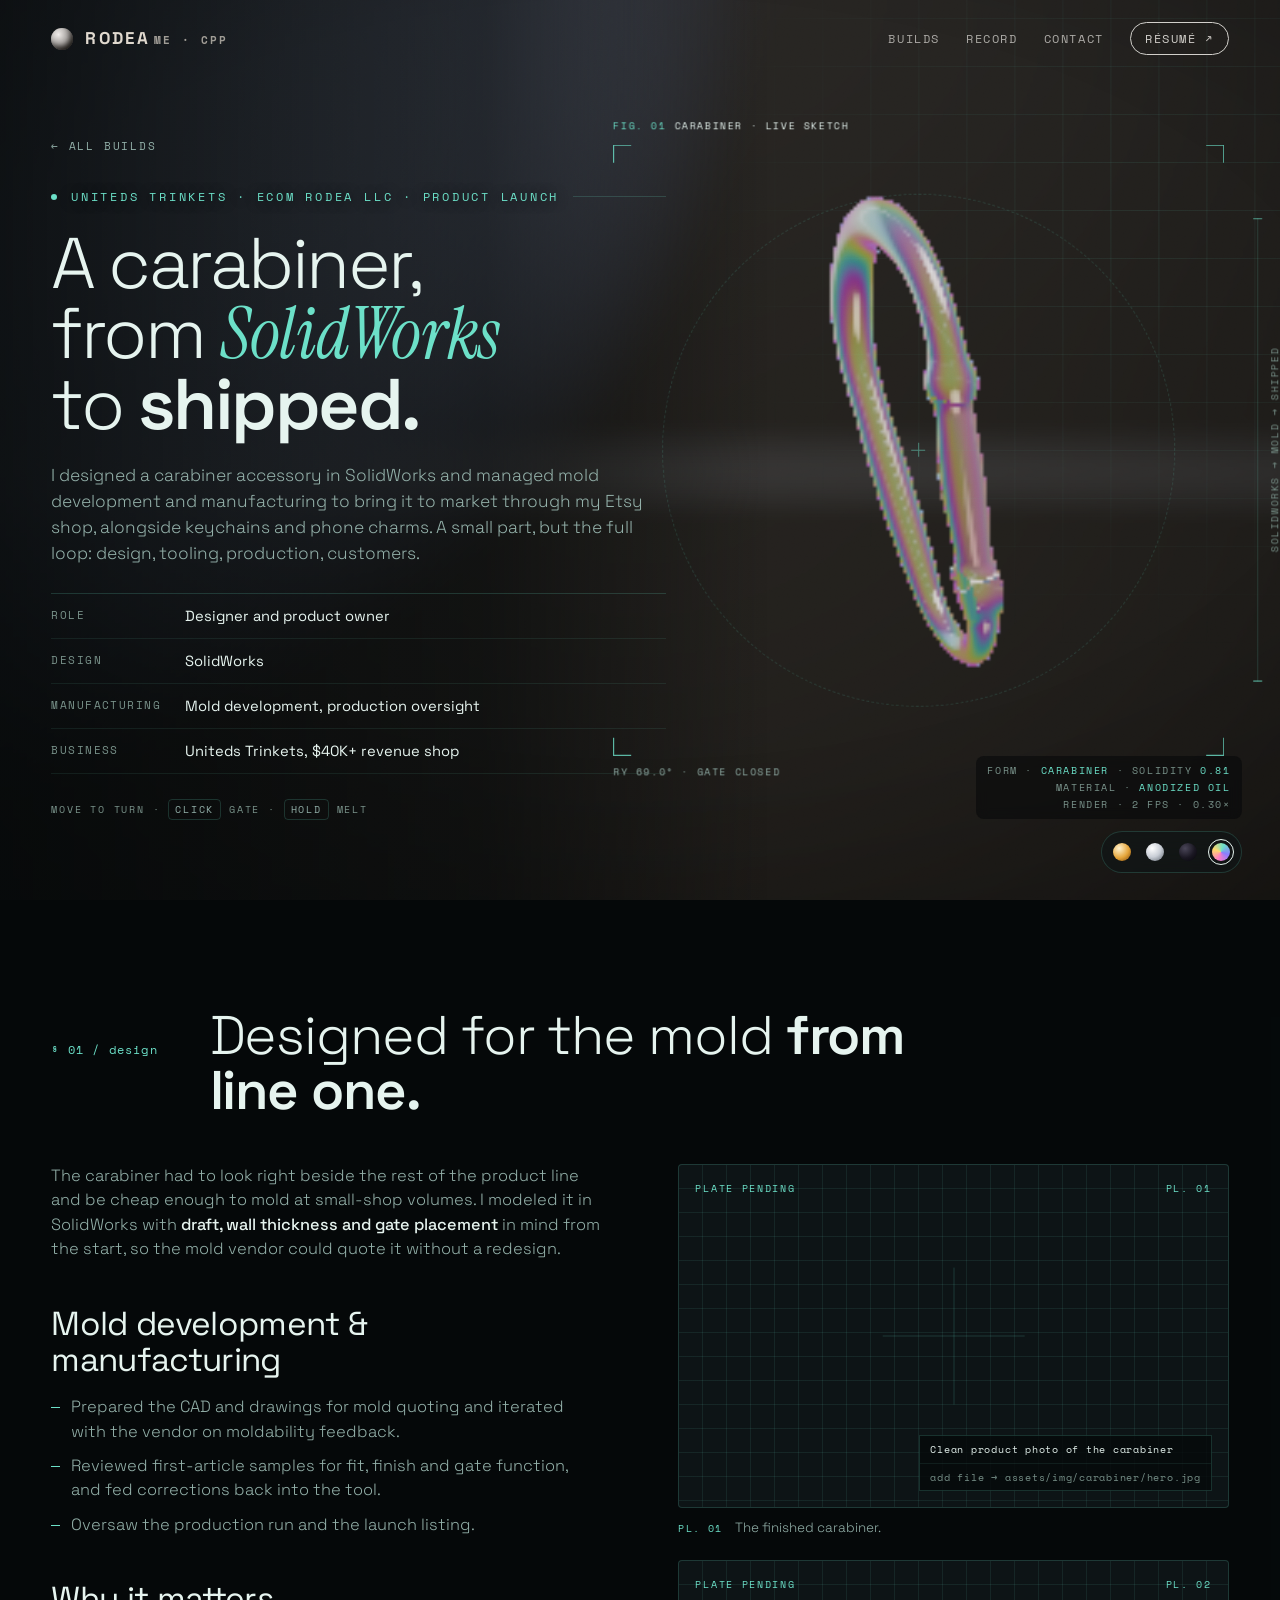
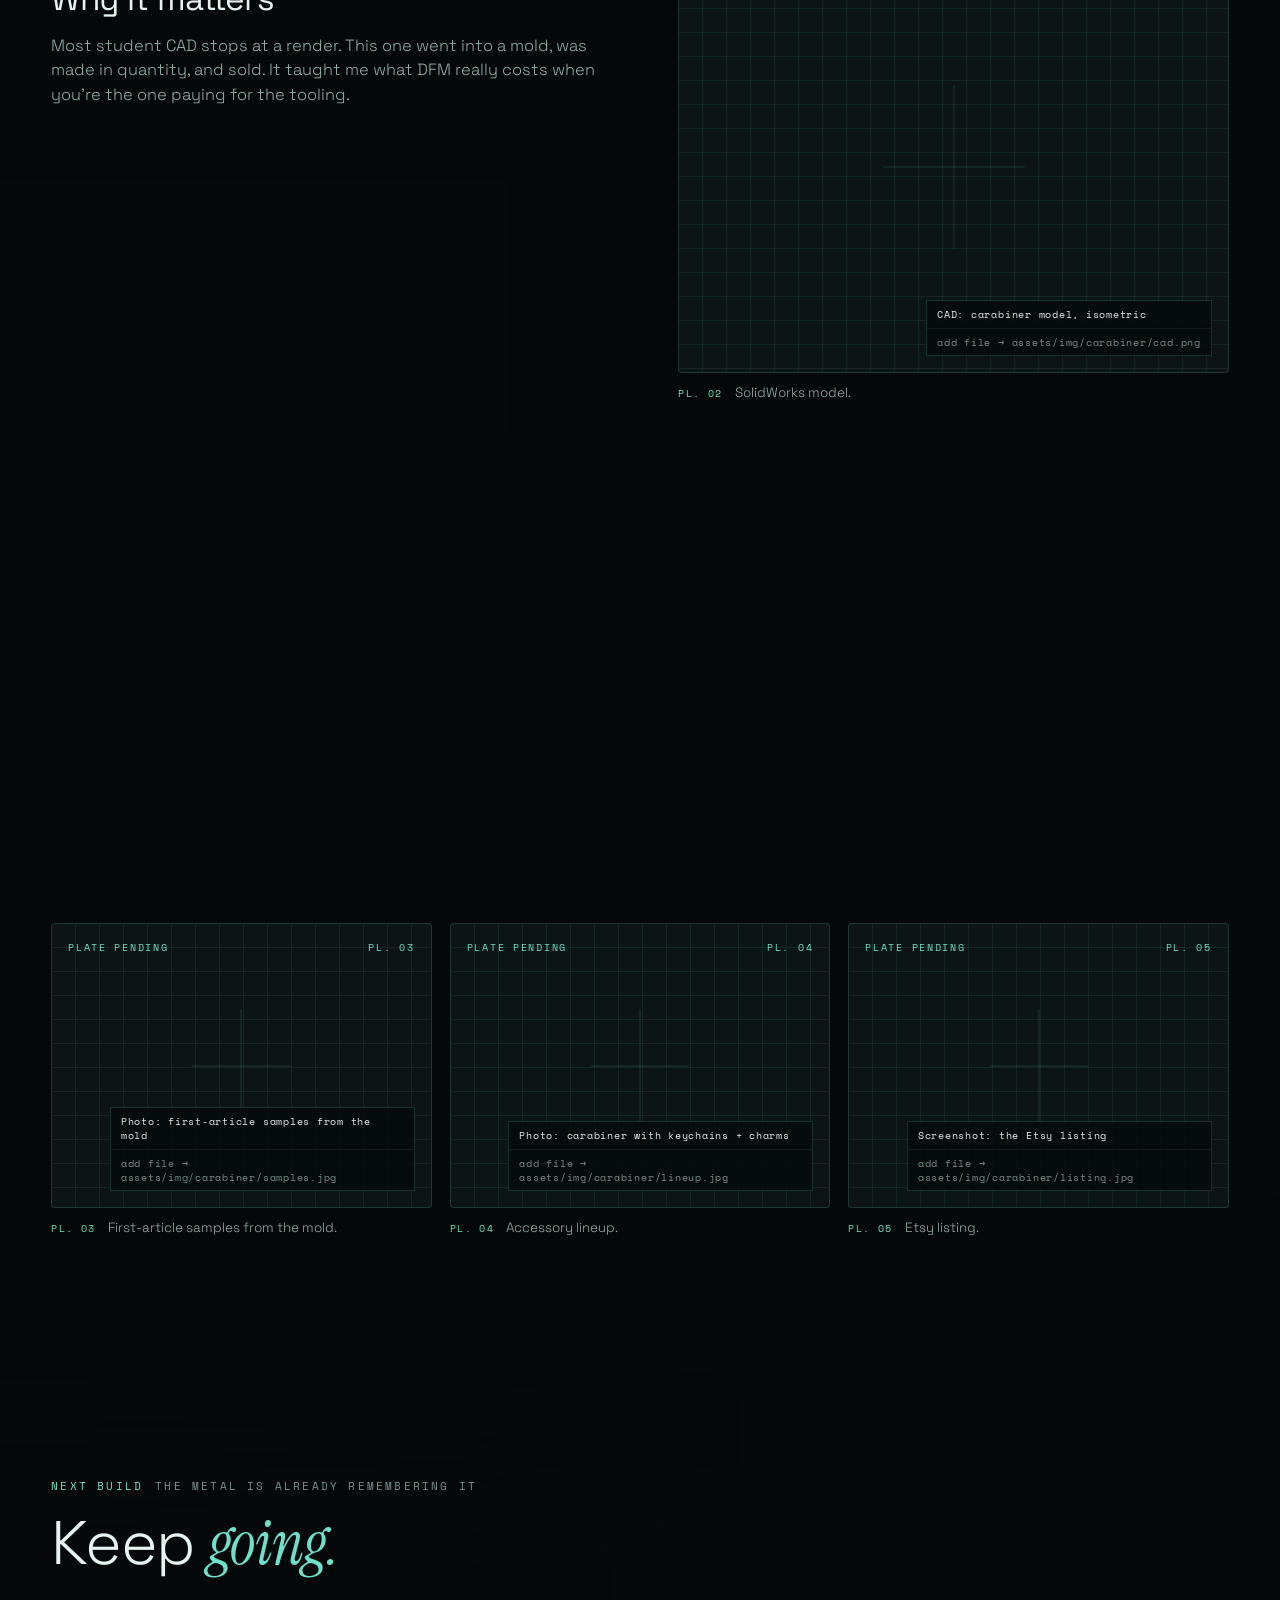
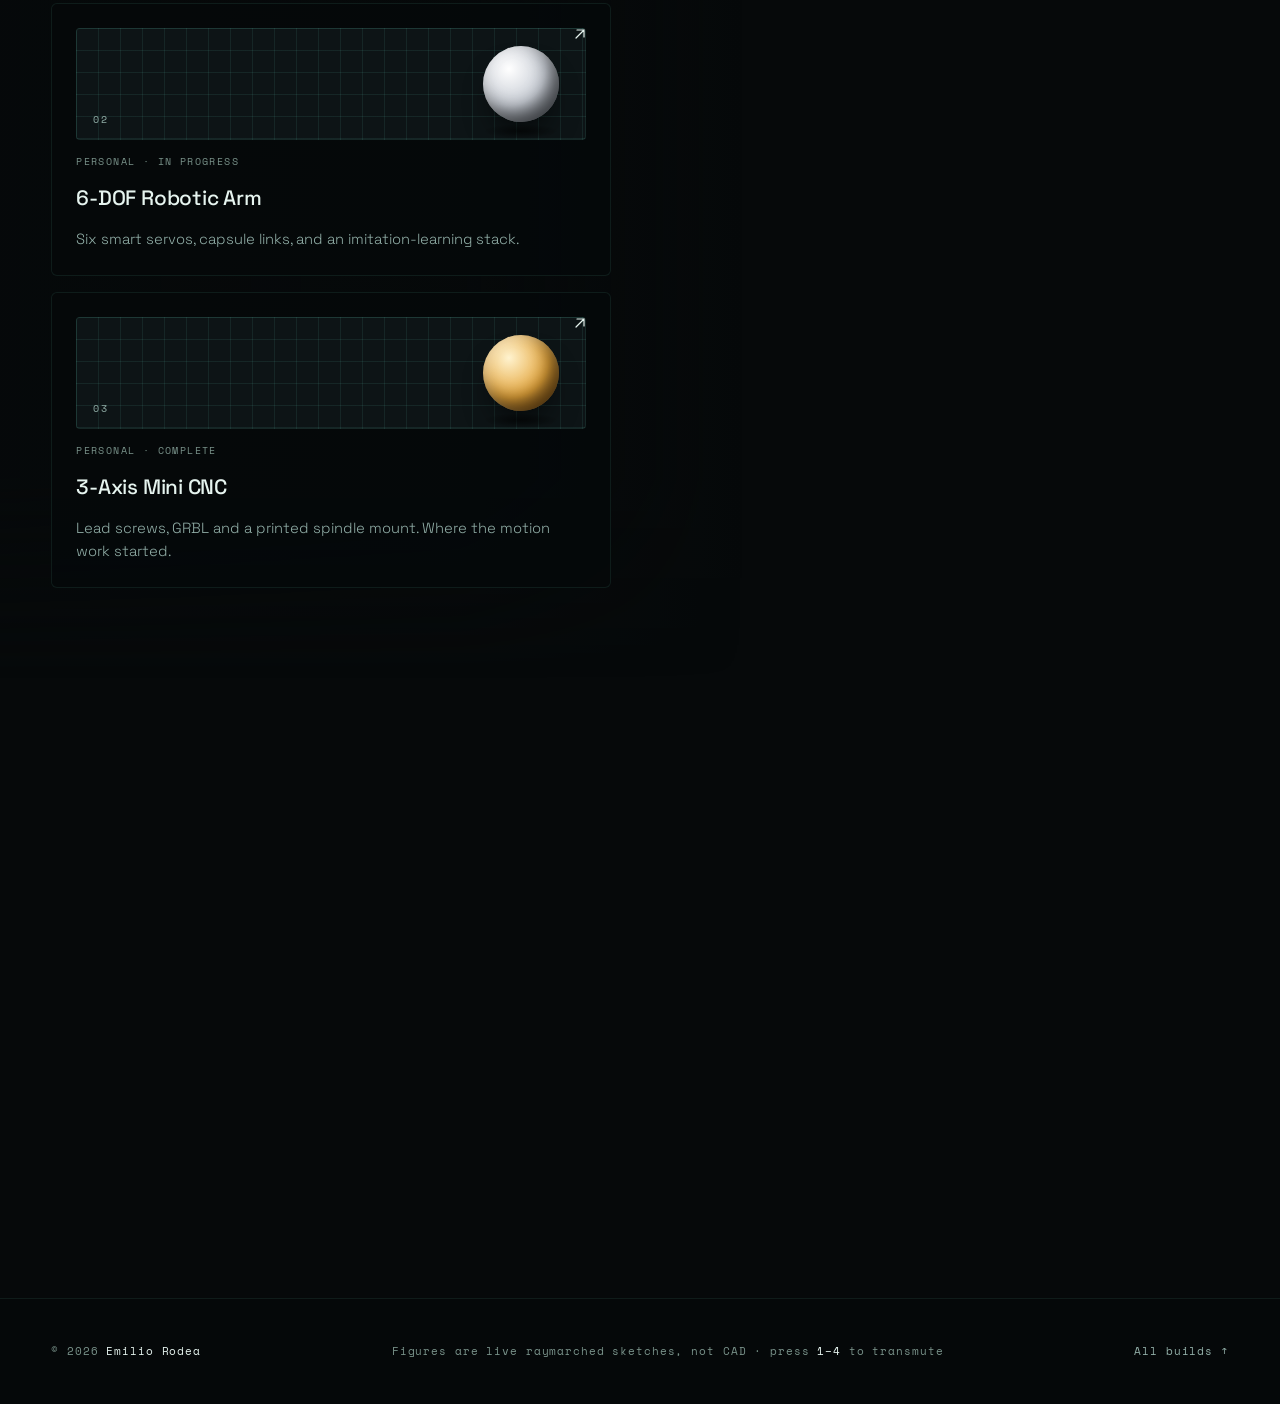
==== projects/carabiner.html @ 8577aeb3 "Liquid-metal portfolio redesign (AURUM Labs style) Raymarched WebGL2 liquid metal that morphs into e" ====
<!DOCTYPE html>
<html lang="en">
<head>
<meta charset="UTF-8" />
<meta name="viewport" content="width=device-width, initial-scale=1.0" />
<title>Custom Carabiner — Emilio Rodea</title>
<meta name="description" content="A custom carabiner designed in SolidWorks and taken through mold development and manufacturing for an Etsy product launch." />
<meta property="og:title" content="Custom Carabiner — Emilio Rodea" />
<meta property="og:description" content="A custom carabiner designed in SolidWorks and taken through mold development and manufacturing for an Etsy product launch." />
<meta name="theme-color" content="#0a0806" />
<link rel="icon" href="data:image/svg+xml,%3Csvg xmlns='http://www.w3.org/2000/svg' viewBox='0 0 32 32'%3E%3Crect width='32' height='32' rx='8' fill='%230a0806'/%3E%3Cdefs%3E%3CradialGradient id='g' cx='38%25' cy='34%25' r='72%25'%3E%3Cstop offset='0' stop-color='%23fff3cf'/%3E%3Cstop offset='.45' stop-color='%23e5a53a'/%3E%3Cstop offset='1' stop-color='%23713d0a'/%3E%3C/radialGradient%3E%3C/defs%3E%3Ccircle cx='16' cy='16' r='9' fill='url(%23g)'/%3E%3Ccircle cx='12.6' cy='12.4' r='2.1' fill='%23fffdf3' opacity='.9'/%3E%3C/svg%3E" />
<link rel="preconnect" href="https://fonts.googleapis.com" />
<link rel="preconnect" href="https://fonts.gstatic.com" crossorigin />
<link href="https://fonts.googleapis.com/css2?family=Instrument+Serif:ital@0;1&family=Space+Grotesk:wght@300;400;500;600;700&family=Space+Mono:wght@400;700&display=swap" rel="stylesheet" />
<link rel="stylesheet" href="../css/style.css" />
</head>
<body>
<div id="stage">
  <canvas id="gl" aria-hidden="true"></canvas>
  <div id="fallback" aria-hidden="true"></div>
</div>
<div class="draft" aria-hidden="true"></div>
<div class="grain" aria-hidden="true"></div>
<div class="vign" aria-hidden="true"></div>
<div class="finder" id="finder" aria-hidden="true">
  <span class="c tl"></span><span class="c tr"></span><span class="c bl"></span><span class="c br"></span>
  <span class="ring"></span><span class="cross"></span>
  <div class="f-tag"><b id="fFig"></b><span id="fName"></span></div>
  <div class="f-dim"><span id="fDim"></span></div>
  <div class="f-read" id="fRead"></div>
</div>
<div class="wellcursor" id="wellCursor" aria-hidden="true"></div>
<div class="cur-label" id="curLabel" aria-hidden="true"></div>
<svg class="hold-ring" id="holdRing" viewBox="0 0 74 74" aria-hidden="true"><circle cx="37" cy="37" r="35" /></svg>

<div class="topfade" aria-hidden="true"></div>
<header class="top">
  <a class="brand" href="../index.html">
    <span class="brand-mark" aria-hidden="true"></span>
    <span class="brand-word"><b>RODEA</b><span class="brand-tag">ME · CPP</span></span><span class="sr"> Emilio Rodea, home</span>
  </a>
  <nav aria-label="primary">
    <a href="../index.html#builds" data-nav="builds" aria-current="true">Builds</a>
    <a href="../index.html#record">Record</a>
    <a href="../index.html#contact">Contact</a>
    <a class="pill" href="../assets/resume/Emilio_Rodea_Resume.pdf" target="_blank" rel="noopener">Résumé ↗</a>
  </nav>
</header>

<div class="wrap">
<section class="phero" data-form="1" data-align="right" data-focal="2.35" data-mat="3"
  data-fig="FIG. 01" data-name="Carabiner · live sketch" data-note="SolidWorks → mold → shipped">
  <div class="copy">
    <a class="back" href="../index.html#builds">← all builds</a>
    <div class="eyebrow fade-up"><span class="dot" aria-hidden="true"></span><span>Uniteds Trinkets · Ecom Rodea LLC · product launch</span><span class="rule" aria-hidden="true"></span></div>
    <h1><span class="ln"><span>A carabiner,</span></span><span class="ln"><span>from <em class="s">SolidWorks</em></span></span><span class="ln"><span>to <b>shipped.</b></span></span></h1>
    <p class="lede fade-up">I designed a carabiner accessory in SolidWorks and managed mold development and manufacturing to bring it to market through my Etsy shop, alongside keychains and phone charms. A small part, but the full loop: design, tooling, production, customers.</p>
    <dl class="mini fade-up"><div><dt>Role</dt><dd>Designer and product owner</dd></div><div><dt>Design</dt><dd>SolidWorks</dd></div><div><dt>Manufacturing</dt><dd>Mold development, production oversight</dd></div><div><dt>Business</dt><dd>Uniteds Trinkets, $40K+ revenue shop</dd></div></dl>
    <div class="ch-foot fade-up"><span class="hint"><span class="ptr">move to turn · <kbd>click</kbd> gate · <kbd>hold</kbd> melt</span></span></div>
  </div>
</section>
</div>

<div class="hud">
  <div class="hud-read" aria-hidden="true">
    form · <b id="hudForm">liquid</b> · solidity <b id="hudLiq">0.00</b><br>
    material · <b id="hudMat">molten gold</b><br>
    <span id="hudFps">render · —</span>
  </div>
  <div class="mat-switch" role="group" aria-label="Choose the metal's material">
    <button class="mat-dot m0" data-mat="0" aria-pressed="true" aria-label="Molten gold"><span></span></button>
    <button class="mat-dot m1" data-mat="1" aria-pressed="false" aria-label="Liquid chrome"><span></span></button>
    <button class="mat-dot m2" data-mat="2" aria-pressed="false" aria-label="Obsidian glass"><span></span></button>
    <button class="mat-dot m3" data-mat="3" aria-pressed="false" aria-label="Anodized oil"><span></span></button>
  </div>
</div>
<main class="doc">
  <section class="panel plate-solid" data-form="0" data-align="center" data-dim="1" data-mat="3" >
    <div class="sec-head reveal">
      <span class="sec-num">§ 01 / design</span>
      <div><h2 class="sec-title">Designed for the mold <b>from line one.</b></h2></div>
    </div>
    
    <div class="two">
      <div class="prose reveal">
        <p>The carabiner had to look right beside the rest of the product line and be cheap enough to mold at small-shop volumes. I modeled it in SolidWorks with <b>draft, wall thickness and gate placement</b> in mind from the start, so the mold vendor could quote it without a redesign.</p>
        <h2>Mold development &amp; manufacturing</h2>
        <ul>
          <li>Prepared the CAD and drawings for mold quoting and iterated with the vendor on moldability feedback.</li>
          <li>Reviewed first-article samples for fit, finish and gate function, and fed corrections back into the tool.</li>
          <li>Oversaw the production run and the launch listing.</li>
        </ul>
        <h2>Why it matters</h2>
        <p>Most student CAD stops at a render. This one went into a mold, was made in quantity, and sold. It taught me what DFM really costs when you're the one paying for the tooling.</p>
      </div>
      <div>
        <figure class="fig reveal"><div class="frame" style="--ar:16/10"><img src="../assets/img/carabiner/hero.jpg" alt="Clean product photo of the carabiner" data-hint="Clean product photo of the carabiner" data-no="PL. 01" loading="lazy"></div><figcaption><b>PL. 01</b><span>The finished carabiner.</span></figcaption></figure>
        <figure class="fig reveal"><div class="frame" style="--ar:4/3"><img src="../assets/img/carabiner/cad.png" alt="CAD: carabiner model, isometric" data-hint="CAD: carabiner model, isometric" data-no="PL. 02" loading="lazy"></div><figcaption><b>PL. 02</b><span>SolidWorks model.</span></figcaption></figure>
      </div>
    </div>
  </section>

  <section class="panel plate-solid" data-form="0" data-align="center" data-dim="1" data-mat="3" >
    <div class="sec-head reveal">
      <span class="sec-num">§ 02 / shop</span>
      <div><h2 class="sec-title">Uniteds Trinkets <b>&amp; UniRodea.</b></h2><p class="sec-lead">Uniteds Trinkets (Etsy, since June 2024) has grown to $40K+ in revenue across keychains, phone charms, earrings and digital wall art through SEO, listing optimization and consumer research. UniRodea (Amazon FBA, since April 2025) is a home-decor brand built with AI tools for concept and branding, run on A+ content, SEO and Amazon PPC. Both sit under Ecom Rodea LLC.</p></div>
    </div>
    
    <div class="gallery">
      <figure class="fig reveal"><div class="frame" style="--ar:4/3"><img src="../assets/img/carabiner/samples.jpg" alt="Photo: first-article samples from the mold" data-hint="Photo: first-article samples from the mold" data-no="PL. 03" loading="lazy"></div><figcaption><b>PL. 03</b><span>First-article samples from the mold.</span></figcaption></figure>
      <figure class="fig reveal"><div class="frame" style="--ar:4/3"><img src="../assets/img/carabiner/lineup.jpg" alt="Photo: carabiner with keychains + charms" data-hint="Photo: carabiner with keychains + charms" data-no="PL. 04" loading="lazy"></div><figcaption><b>PL. 04</b><span>Accessory lineup.</span></figcaption></figure>
      <figure class="fig reveal"><div class="frame" style="--ar:4/3"><img src="../assets/img/carabiner/listing.jpg" alt="Screenshot: the Etsy listing" data-hint="Screenshot: the Etsy listing" data-no="PL. 05" loading="lazy"></div><figcaption><b>PL. 05</b><span>Etsy listing.</span></figcaption></figure>
    </div>
  </section>

  <section class="chapter" data-form="2" data-morph="progress" data-align="right" data-focal="2.45" data-mat="1" data-nav="builds"
    data-fig="NEXT" data-name="6-DOF Robotic Arm" data-note="personal · in progress" style="min-height:170vh">
    <div class="stick">
      <div class="copy">
        <div class="ch-kicker reveal"><span>next build</span><span class="st">the metal is already remembering it</span></div>
        <h2 class="ch-title reveal">Keep <em class="s">going.</em></h2>
        <div class="cards" style="margin-top:30px"><a class="card reveal" href="robotic-arm.html"><span class="swatch sw1"><b>02</b></span><span class="tag">personal · in progress</span><h3>6-DOF Robotic Arm</h3><p>Six smart servos, capsule links, and an imitation-learning stack.</p><svg class="arrow" width="16" height="16" viewBox="0 0 16 16" fill="none" aria-hidden="true"><path d="M4 12L12 4M5 4h7v7" stroke="currentColor" stroke-width="1.2" stroke-linecap="round"/></svg></a><a class="card reveal" href="mini-cnc.html"><span class="swatch sw0"><b>03</b></span><span class="tag">personal · complete</span><h3>3-Axis Mini CNC</h3><p>Lead screws, GRBL and a printed spindle mount. Where the motion work started.</p><svg class="arrow" width="16" height="16" viewBox="0 0 16 16" fill="none" aria-hidden="true"><path d="M4 12L12 4M5 4h7v7" stroke="currentColor" stroke-width="1.2" stroke-linecap="round"/></svg></a></div>
      </div>
    </div>
  </section>
</main>
<footer>
  <span>© <span data-year>2026</span> <b>Emilio Rodea</b></span>
  <span>Figures are live raymarched sketches, not CAD · press <b>1–4</b> to transmute</span>
  <a href="../index.html#builds">All builds ↑</a>
</footer>
<script src="../js/metal.js"></script>
<script src="../js/site.js"></script>
</body>
</html>
---- css/style.css ----
/* ==========================================================================
   Emilio Rodea — liquid-metal portfolio
   Design language after AURUM Labs (raymarched liquid metal, palette that
   transmutes with the material). Shared by index.html and projects/*.html.
   ========================================================================== */
:root{
  /* MOLTEN GOLD — default material palette (js/site.js swaps these) */
  --bg:#0a0806;
  --bg-soft:#140f09;
  --ink:#f3e9d6;
  --ink-dim:#a99a80;
  --ink-faint:#8a7c68;
  --accent:#e5a53a;
  --accent-2:#fff3cf;
  --line:rgba(229,165,58,0.16);
  --line-soft:rgba(229,165,58,0.09);
  --glass:rgba(20,15,9,0.5);
  --sel:rgba(229,165,58,0.28);
  --edge:#241a0e;

  --sans:"Space Grotesk",system-ui,sans-serif;
  --mono:"Space Mono",ui-monospace,monospace;
  --serif:"Instrument Serif",Georgia,serif;
  --gut:clamp(20px,4vw,54px);
  --ease:cubic-bezier(.2,.9,.3,1);
  --ease-soft:cubic-bezier(.4,0,.15,1);
}
*{margin:0;padding:0;box-sizing:border-box}
html{scroll-behavior:smooth;-webkit-text-size-adjust:100%}
body{
  background:var(--bg);color:var(--ink);font-family:var(--sans);
  -webkit-font-smoothing:antialiased;-moz-osx-font-smoothing:grayscale;
  overflow-x:hidden;line-height:1.5;
  transition:background .9s var(--ease-soft),color .9s var(--ease-soft);
}
::selection{background:var(--sel);color:var(--accent-2)}
::-webkit-scrollbar{width:11px}
::-webkit-scrollbar-track{background:var(--bg)}
::-webkit-scrollbar-thumb{background:var(--edge);border-radius:20px;border:3px solid var(--bg)}
::-webkit-scrollbar-thumb:hover{background:var(--accent)}
a{color:inherit;text-decoration:none}
img{max-width:100%;display:block}
:focus-visible{outline:1.5px solid var(--accent);outline-offset:3px;border-radius:2px}
.sr{position:absolute;width:1px;height:1px;overflow:hidden;clip:rect(0 0 0 0);white-space:nowrap}
em.s,.s-it{font-family:var(--serif);font-style:italic;font-weight:400;letter-spacing:-.01em}

/* ============ WEBGL STAGE ============ */
#stage{position:fixed;inset:0;z-index:0;background:var(--bg);transition:background .9s var(--ease-soft),opacity 1s var(--ease-soft)}
#stage.dim{opacity:.38}
#gl{display:block;width:100%;height:100%}
#fallback{position:absolute;inset:0;display:none;
  background:
    radial-gradient(34% 40% at 68% 42%, var(--accent-2) 0%, var(--accent) 30%, var(--bg-soft) 70%, transparent 100%),
    radial-gradient(18% 22% at 80% 66%, rgba(255,243,207,.4), transparent 60%),var(--bg);
  filter:contrast(1.1) saturate(1.1)}
#fallback.on{display:block}
.grain{position:fixed;inset:0;z-index:1;pointer-events:none;opacity:.05;mix-blend-mode:overlay;
  background-image:url("data:image/svg+xml,%3Csvg xmlns='http://www.w3.org/2000/svg' width='140' height='140'%3E%3Cfilter id='n'%3E%3CfeTurbulence type='fractalNoise' baseFrequency='.85' numOctaves='2'/%3E%3C/filter%3E%3Crect width='100%25' height='100%25' filter='url(%23n)'/%3E%3C/svg%3E")}
.vign{position:fixed;inset:0;z-index:1;pointer-events:none;background:radial-gradient(130% 100% at 50% 42%,transparent 42%,rgba(0,0,0,.34) 100%)}
/* drafting grid that surfaces around the formed object */
.draft{position:fixed;inset:0;z-index:1;pointer-events:none;opacity:0;transition:opacity .8s var(--ease-soft);
  --ox:70%;--oy:50%;
  background-image:linear-gradient(var(--line-soft) 1px,transparent 1px),linear-gradient(90deg,var(--line-soft) 1px,transparent 1px);
  background-size:48px 48px;background-position:var(--ox) var(--oy);
  -webkit-mask-image:radial-gradient(closest-side circle at var(--ox) var(--oy),#000 0%,rgba(0,0,0,.5) 55%,transparent 100%);
          mask-image:radial-gradient(closest-side circle at var(--ox) var(--oy),#000 0%,rgba(0,0,0,.5) 55%,transparent 100%);
  -webkit-mask-size:var(--gs,760px) var(--gs,760px);mask-size:var(--gs,760px) var(--gs,760px);
  -webkit-mask-repeat:no-repeat;mask-repeat:no-repeat;
  -webkit-mask-position:calc(var(--ox) - var(--gs,760px)/2) calc(var(--oy) - var(--gs,760px)/2);
          mask-position:calc(var(--ox) - var(--gs,760px)/2) calc(var(--oy) - var(--gs,760px)/2)}
.draft.on{opacity:1}

/* ============ LOADER ============ */
.loader{position:fixed;inset:0;z-index:100;background:var(--bg);display:flex;flex-direction:column;justify-content:flex-end;
  padding:var(--gut);transition:opacity .9s var(--ease-soft),visibility .9s}
.loader.gone{opacity:0;visibility:hidden}
.loader-n{font-weight:300;font-size:clamp(4rem,16vw,13rem);line-height:.8;letter-spacing:-.05em;font-variant-numeric:tabular-nums}
.loader-n sup{font-family:var(--mono);font-size:.1em;letter-spacing:.1em;vertical-align:top;margin-left:.3em;color:var(--accent)}
.loader-l{display:flex;justify-content:space-between;gap:20px;margin-top:22px;font-family:var(--mono);font-size:11px;letter-spacing:.2em;text-transform:uppercase;color:var(--ink-faint)}
.loader-bar{height:1px;background:var(--line);margin-top:14px;position:relative;overflow:hidden}
.loader-bar i{position:absolute;inset:0;background:var(--accent);transform-origin:left;transform:scaleX(var(--p,0))}

/* ============ HEADER ============ */
.topfade{position:fixed;left:0;right:0;top:0;height:118px;z-index:39;pointer-events:none;
  background:linear-gradient(180deg,color-mix(in srgb,var(--bg) 97%,transparent) 0%,color-mix(in srgb,var(--bg) 90%,transparent) 52%,transparent);
  backdrop-filter:blur(6px);-webkit-backdrop-filter:blur(6px);
  -webkit-mask-image:linear-gradient(180deg,#000 55%,transparent);mask-image:linear-gradient(180deg,#000 55%,transparent);
  opacity:0;transition:opacity .5s var(--ease-soft)}
.scrolled .topfade{opacity:1}
.reading .hud-read{opacity:0}
.wrap{position:relative;z-index:2}
header.top{position:fixed;top:0;left:0;right:0;z-index:40;display:flex;align-items:center;justify-content:space-between;
  padding:22px var(--gut);mix-blend-mode:difference;color:#f3efe8}
.brand{display:flex;align-items:center;gap:12px;font-weight:600;letter-spacing:.02em}
.brand-mark{width:22px;height:22px;border-radius:50%;
  background:radial-gradient(circle at 34% 30%,#fff,#bbb 40%,#444 100%);
  box-shadow:inset -2px -3px 5px rgba(0,0,0,.6),inset 2px 2px 4px rgba(255,255,255,.5)}
.brand-word{font-size:17px;letter-spacing:.14em}
.brand-tag{font-family:var(--mono);font-size:10.5px;letter-spacing:.22em;opacity:.7;text-transform:uppercase;margin-left:4px}
.top nav{display:flex;gap:26px;align-items:center;font-family:var(--mono);font-size:11.5px;letter-spacing:.14em;text-transform:uppercase}
.top nav a{opacity:.8;transition:opacity .3s;position:relative}
.top nav a:hover,.top nav a[aria-current="true"]{opacity:1}
.top nav a[aria-current="true"]::before{content:"";position:absolute;left:-11px;top:50%;width:4px;height:4px;margin-top:-2px;border-radius:50%;background:currentColor}
.top nav .pill{border:1px solid currentColor;border-radius:40px;padding:7px 14px;opacity:1}
@media(max-width:820px){.top nav a:not(.pill){display:none}}

/* ============ HERO ============ */
.hero{min-height:100svh;display:flex;flex-direction:column;justify-content:flex-end;padding:0 var(--gut) clamp(34px,5vh,60px);position:relative}
.eyebrow{display:flex;align-items:center;gap:14px;font-family:var(--mono);font-size:11.5px;letter-spacing:.24em;text-transform:uppercase;color:var(--accent);margin-bottom:22px;text-shadow:0 1px 12px rgba(0,0,0,.55)}
.eyebrow .dot{width:6px;height:6px;border-radius:50%;background:var(--accent);flex:none;animation:pulse 2.6s cubic-bezier(.4,0,.2,1) infinite}
@keyframes pulse{0%{box-shadow:0 0 0 0 var(--accent)}70%{box-shadow:0 0 0 9px transparent}100%{box-shadow:0 0 0 0 transparent}}
.eyebrow .rule{flex:1;height:1px;background:var(--line);max-width:200px}
h1.hero-title{font-weight:300;font-size:clamp(2.9rem,8.6vw,8.2rem);line-height:.95;letter-spacing:-.035em;max-width:14ch}
h1.hero-title b{font-weight:600}
h1.hero-title em,.grad{font-style:normal;background:linear-gradient(96deg,var(--accent),var(--accent-2));-webkit-background-clip:text;background-clip:text;-webkit-text-fill-color:transparent;color:var(--accent)}
h1.hero-title em.s{font-family:var(--serif);font-style:italic;font-weight:400;letter-spacing:-.02em;padding-right:.06em}
/* line mask reveal */
.ln{display:block;overflow:hidden;padding-bottom:.08em;margin-bottom:-.08em}
.ln>span{display:block;transform:translateY(105%);transition:transform 1.3s cubic-bezier(.16,1,.3,1)}
.ready .ln>span{transform:none}
.ready .ln:nth-child(2)>span{transition-delay:.09s}
.ready .ln:nth-child(3)>span{transition-delay:.18s}
.fade-up{opacity:0;transform:translateY(16px);transition:opacity 1.1s var(--ease-soft) .45s,transform 1.1s var(--ease) .45s}
.ready .fade-up{opacity:1;transform:none}
.hero-sub{margin-top:26px;max-width:48ch;font-size:clamp(.98rem,1.4vw,1.14rem);color:var(--ink-dim);font-weight:300;text-shadow:0 1px 16px rgba(0,0,0,.5)}
.hero-sub b{color:var(--ink);font-weight:500}
.hero-foot{margin-top:34px;display:flex;flex-wrap:wrap;gap:14px 26px;align-items:center}
.btn{display:inline-flex;align-items:center;gap:10px;padding:13px 22px;border:1px solid var(--line);border-radius:40px;
  font-family:var(--mono);font-size:11.5px;letter-spacing:.16em;text-transform:uppercase;
  background:var(--glass);backdrop-filter:blur(8px);-webkit-backdrop-filter:blur(8px);color:var(--ink);cursor:pointer;
  transition:border-color .4s,background .4s,color .4s;will-change:transform}
.btn:hover{border-color:var(--accent)}
.btn .g{width:8px;height:8px;border-radius:50%;background:var(--accent);transition:transform .4s var(--ease)}
.btn:hover .g{transform:scale(1.6)}
.btn.solid{background:var(--accent);color:#150d02;border-color:var(--accent);font-weight:700}
.btn.solid .g{background:#150d02}
.btn svg{transition:transform .35s var(--ease)}
.btn:hover svg{transform:translate(2px,-2px)}
.scrollcue{font-family:var(--mono);font-size:10.5px;letter-spacing:.2em;text-transform:uppercase;color:var(--ink-faint);display:flex;align-items:center;gap:8px}
.scrollcue svg{animation:bob 2.2s ease-in-out infinite}
@keyframes bob{0%,100%{transform:translateY(0)}50%{transform:translateY(4px)}}
.hero-meta{position:absolute;top:50%;right:var(--gut);transform:translateY(-50%);writing-mode:vertical-rl;
  font-family:var(--mono);font-size:10px;letter-spacing:.3em;text-transform:uppercase;color:var(--ink-faint);display:flex;gap:26px}
.hero-meta b{color:var(--accent);font-weight:400}
@media(max-width:900px){.hero-meta{display:none}}

/* ============ HUD ============ */
.hud{position:fixed;right:clamp(16px,3vw,40px);bottom:clamp(16px,3vh,34px);z-index:15;display:flex;flex-direction:column;align-items:flex-end;gap:12px;pointer-events:none;
  transition:opacity .5s ease,transform .5s var(--ease)}
.hud.tucked{opacity:0;transform:translateY(14px)}
.hud.tucked .mat-switch{pointer-events:none}
.hud-read{transition:opacity .5s;font-family:var(--mono);font-size:10px;letter-spacing:.16em;text-transform:uppercase;color:var(--ink-faint);text-align:right;line-height:1.7;
  padding:6px 11px;border-radius:8px;background:color-mix(in srgb,var(--bg) 55%,transparent);backdrop-filter:blur(6px);-webkit-backdrop-filter:blur(6px)}
.hud-read b{color:var(--accent);font-weight:400}
@media(max-width:1000px){.hud-read{display:none}}
@media(max-width:640px){.hud{display:none}}
.mat-switch{display:flex;gap:7px;pointer-events:auto;padding:7px;border:1px solid var(--line);border-radius:40px;background:var(--glass);backdrop-filter:blur(10px);-webkit-backdrop-filter:blur(10px)}
.mat-dot{width:26px;height:26px;border-radius:50%;border:1.5px solid transparent;cursor:pointer;position:relative;background:none;transition:transform .35s var(--ease),border-color .35s;padding:0}
.mat-dot:hover{transform:scale(1.12)}
.mat-dot[aria-pressed="true"]{border-color:var(--ink)}
.mat-dot span{position:absolute;inset:3px;border-radius:50%}
.sw0{--orb:radial-gradient(circle at 34% 30%,#fff3cf,#e5a53a 55%,#7a4409)}
.sw1{--orb:radial-gradient(circle at 34% 30%,#ffffff,#c9ced6 50%,#5b626c)}
.sw2{--orb:radial-gradient(circle at 34% 30%,#6a6680,#1a1722 55%,#050409)}
.sw3{--orb:radial-gradient(circle at 34% 30%,rgba(255,255,255,.85),transparent 38%),conic-gradient(from 20deg,#6ce0c8,#8a7dff,#ff7dc4,#ffd76c,#6ce0c8)}
.m0 span{background:radial-gradient(circle at 34% 30%,#fff3cf,#e5a53a 55%,#7a4409)}
.m1 span{background:radial-gradient(circle at 34% 30%,#ffffff,#c9ced6 50%,#5b626c)}
.m2 span{background:radial-gradient(circle at 34% 30%,#4a4658,#1a1722 55%,#050409)}
.m3 span{background:conic-gradient(from 20deg,#6ce0c8,#8a7dff,#ff7dc4,#ffd76c,#6ce0c8)}

/* ============ BUILD INDEX RAIL ============ */
.rail{position:fixed;left:50%;bottom:26px;z-index:14;transform:translate(-50%,12px);display:flex;gap:6px;padding:6px;border:1px solid var(--line-soft);border-radius:40px;
  background:var(--glass);backdrop-filter:blur(10px);-webkit-backdrop-filter:blur(10px);opacity:0;pointer-events:none;transition:opacity .5s var(--ease-soft),transform .5s var(--ease)}
.in-builds .rail{opacity:1;pointer-events:auto;transform:translate(-50%,0)}
.rail a{position:relative;overflow:hidden;display:flex;gap:8px;align-items:center;padding:7px 13px;border-radius:30px;font-family:var(--mono);font-size:10px;letter-spacing:.14em;text-transform:uppercase;color:var(--ink-faint);transition:color .4s,background .4s}
.rail a b{font-weight:400;color:var(--ink-faint)}
.rail a:hover{color:var(--ink)}
.rail a[aria-current="step"]{color:var(--ink);background:color-mix(in srgb,var(--bg-soft) 80%,transparent)}
.rail a[aria-current="step"] b{color:var(--accent)}
.rail a i{position:absolute;left:13px;right:13px;bottom:3px;height:1px;background:var(--accent);transform-origin:left;transform:scaleX(var(--p,0));opacity:0;transition:opacity .4s}
.rail a[aria-current="step"] i{opacity:.8}
@media(max-width:980px){.rail{display:none}}

/* ============ VIEWFINDER (CAD-style annotation around the formed object) ============ */
.finder{position:fixed;left:0;top:0;z-index:3;pointer-events:none;width:300px;height:300px;opacity:0;
  transition:opacity .6s var(--ease-soft);font-family:var(--mono);font-size:10px;letter-spacing:.16em;text-transform:uppercase;color:var(--ink-dim);will-change:transform}
.finder.on{opacity:1}
.finder .c{position:absolute;width:18px;height:18px;border:1px solid var(--accent);opacity:.8}
.finder .tl{left:0;top:0;border-right:0;border-bottom:0}
.finder .tr{right:0;top:0;border-left:0;border-bottom:0}
.finder .bl{left:0;bottom:0;border-right:0;border-top:0}
.finder .br{right:0;bottom:0;border-left:0;border-top:0}
.finder .ring{position:absolute;inset:8%;border-radius:50%;border:1px dashed var(--line);animation:spin 40s linear infinite}
.finder .cross{position:absolute;left:50%;top:50%;width:14px;height:14px;margin:-7px 0 0 -7px;opacity:.5}
.finder .cross::before,.finder .cross::after{content:"";position:absolute;background:var(--accent)}
.finder .cross::before{left:6.5px;top:0;width:1px;height:14px}
.finder .cross::after{top:6.5px;left:0;height:1px;width:14px}
@keyframes spin{to{transform:rotate(360deg)}}
.f-tag{position:absolute;left:0;top:-26px;white-space:nowrap;color:var(--ink)}
.f-tag b{color:var(--accent);font-weight:400;margin-right:8px}
.f-read{position:absolute;left:0;bottom:-24px;white-space:nowrap;font-variant-numeric:tabular-nums}
.f-dim{position:absolute;right:-34px;top:12%;bottom:12%;width:1px;background:var(--line)}
.f-dim::before,.f-dim::after{content:"";position:absolute;left:-4px;width:9px;height:1px;background:var(--accent)}
.f-dim::before{top:0}.f-dim::after{bottom:0}
.f-dim span{position:absolute;left:10px;top:50%;transform:translateY(-50%) rotate(180deg);writing-mode:vertical-rl;white-space:nowrap;color:var(--ink-faint)}
@media(max-width:820px){.f-dim{display:none}}

/* ============ CURSOR ============ */
.wellcursor{position:fixed;top:0;left:0;z-index:60;pointer-events:none;width:34px;height:34px;margin:-17px 0 0 -17px;
  border:1px solid var(--accent);border-radius:50%;opacity:0;mix-blend-mode:difference;
  transition:opacity .4s ease,width .3s var(--ease),height .3s var(--ease),margin .3s var(--ease),border-color .3s}
.wellcursor::before{content:"";position:absolute;inset:calc(50% - 1.5px);width:3px;height:3px;border-radius:50%;background:var(--accent)}
.wellcursor.on{opacity:.9}
.wellcursor.press{width:14px;height:14px;margin:-7px 0 0 -7px}
.wellcursor.near{width:58px;height:58px;margin:-29px 0 0 -29px}
.wellcursor.link{width:10px;height:10px;margin:-5px 0 0 -5px;background:var(--accent)}
.cur-label{position:fixed;top:0;left:0;z-index:60;pointer-events:none;font-family:var(--mono);font-size:9.5px;letter-spacing:.2em;text-transform:uppercase;
  color:var(--accent-2);white-space:nowrap;opacity:0;transition:opacity .3s;padding:4px 8px;border-radius:20px;background:color-mix(in srgb,var(--bg) 70%,transparent)}
.cur-label.on{opacity:1}
.hold-ring{position:fixed;top:0;left:0;z-index:61;pointer-events:none;width:74px;height:74px;margin:-37px 0 0 -37px;opacity:0;transition:opacity .25s}
.hold-ring.on{opacity:1}
.hold-ring circle{fill:none;stroke:var(--accent);stroke-width:1.5;stroke-dasharray:220;stroke-dashoffset:calc(220 - 220*var(--h,0));transform:rotate(-90deg);transform-origin:center}
@media(hover:none),(pointer:coarse){.wellcursor,.cur-label,.hold-ring{display:none}}

/* ============ SECTIONS ============ */
main.doc{position:relative;z-index:2}
section.panel{padding:clamp(72px,12vh,150px) var(--gut);position:relative}
.reveal{opacity:0;transform:translateY(26px);transition:opacity 1s cubic-bezier(.2,.7,.2,1),transform 1s cubic-bezier(.2,.7,.2,1)}
.reveal.in{opacity:1;transform:none}
.reveal.d1{transition-delay:.08s}.reveal.d2{transition-delay:.16s}.reveal.d3{transition-delay:.24s}
.plate{background:linear-gradient(180deg,transparent,color-mix(in srgb,var(--bg) 82%,transparent) 14%,color-mix(in srgb,var(--bg) 88%,transparent) 86%,transparent);
  backdrop-filter:blur(2px);-webkit-backdrop-filter:blur(2px)}
.plate-solid{background:color-mix(in srgb,var(--bg) 93%,transparent)}
.sec-head{display:grid;grid-template-columns:minmax(120px,auto) 1fr;gap:clamp(16px,3vw,44px);align-items:baseline;margin-bottom:clamp(34px,5vh,64px)}
@media(max-width:640px){.sec-head{grid-template-columns:1fr;gap:12px}}
.sec-num{font-family:var(--mono);font-size:12px;letter-spacing:.1em;color:var(--accent);white-space:nowrap}
.sec-title{font-weight:300;font-size:clamp(1.9rem,4.6vw,3.4rem);line-height:1.02;letter-spacing:-.02em;max-width:22ch}
.sec-title b{font-weight:600}
.sec-title em.s{color:var(--accent)}
.sec-lead{margin-top:20px;max-width:60ch;color:var(--ink-dim);font-size:clamp(1rem,1.4vw,1.14rem);font-weight:300}

/* stat grid */
.props{display:grid;grid-template-columns:repeat(auto-fit,minmax(200px,1fr));gap:1px;background:var(--line-soft);border:1px solid var(--line-soft);border-radius:4px;overflow:hidden}
.prop{background:color-mix(in srgb,var(--bg) 92%,transparent);padding:28px 26px 30px;display:flex;flex-direction:column;gap:8px;transition:background .5s}
.prop:hover{background:color-mix(in srgb,var(--bg-soft) 88%,transparent)}
.prop .k{font-family:var(--mono);font-size:10.5px;letter-spacing:.16em;text-transform:uppercase;color:var(--ink-faint)}
.prop .v{font-size:clamp(1.9rem,3.4vw,2.9rem);font-weight:300;letter-spacing:-.02em;line-height:1;font-variant-numeric:tabular-nums}
.prop .v em{font-style:normal;font-size:.5em;color:var(--ink-dim);letter-spacing:0}
.prop .d{font-size:.86rem;color:var(--ink-dim);font-weight:300;margin-top:4px}

/* spec rows */
.spec{border-top:1px solid var(--line);margin-top:8px}
.spec-row{display:grid;grid-template-columns:48px 1.1fr 2fr auto;gap:clamp(12px,2.4vw,38px);align-items:baseline;padding:20px 4px;border-bottom:1px solid var(--line-soft);
  transition:background .4s,padding-left .4s var(--ease)}
.spec-row:hover{background:color-mix(in srgb,var(--bg-soft) 60%,transparent);padding-left:14px}
.spec-row .idx{font-family:var(--mono);font-size:11px;color:var(--accent)}
.spec-row .name{font-size:clamp(1.02rem,1.6vw,1.3rem);font-weight:400;letter-spacing:-.01em}
.spec-row .desc{color:var(--ink-dim);font-size:.94rem;font-weight:300}
.spec-row .stat{font-family:var(--mono);font-size:11px;color:var(--ink-dim);white-space:nowrap;text-align:right}
.spec-row .stat b{color:var(--accent);font-weight:400}
@media(max-width:680px){
  .spec-row{grid-template-columns:34px 1fr;gap:6px 14px}
  .spec-row .desc,.spec-row .stat{grid-column:2}
  .spec-row .stat{text-align:left;margin-top:2px;white-space:normal}
}

/* ============ BUILD CHAPTERS (the metal remembers a shape) ============ */
.chapter{position:relative;min-height:210vh}
.chapter .stick{position:sticky;top:0;min-height:100vh;display:flex;align-items:center;padding:110px var(--gut) 90px}
.chapter .stick::before{content:"";position:absolute;inset:0;z-index:-1;pointer-events:none;
  background:linear-gradient(90deg,color-mix(in srgb,var(--bg) 90%,transparent) 0%,color-mix(in srgb,var(--bg) 72%,transparent) 36%,transparent 58%);
  -webkit-mask-image:linear-gradient(180deg,transparent,#000 22%,#000 78%,transparent);mask-image:linear-gradient(180deg,transparent,#000 22%,#000 78%,transparent)}
.copy{max-width:min(560px,44vw);position:relative}
.ch-no{position:absolute;left:-.06em;top:-.5em;z-index:-1;font-weight:700;font-size:clamp(7rem,min(14vw,22vh),13rem);line-height:1;letter-spacing:-.06em;
  color:transparent;-webkit-text-stroke:1px var(--line);pointer-events:none;user-select:none}
.ch-kicker{font-family:var(--mono);font-size:11px;letter-spacing:.2em;text-transform:uppercase;color:var(--accent);display:flex;gap:12px;align-items:center;flex-wrap:wrap}
.ch-kicker .st{color:var(--ink-faint)}
.ch-kicker .live{display:inline-flex;align-items:center;gap:6px;padding:3px 9px;border:1px solid var(--line);border-radius:20px;color:var(--ink-dim)}
.ch-kicker .live i{width:5px;height:5px;border-radius:50%;background:var(--accent);animation:pulse 2.6s infinite}
.ch-title{margin-top:18px;font-weight:300;font-size:clamp(2.2rem,4.8vw,4.1rem);line-height:.98;letter-spacing:-.03em}
.ch-title b{font-weight:600}
.ch-title em.s{color:var(--accent)}
.ch-lede{margin-top:20px;color:var(--ink-dim);font-weight:300;font-size:clamp(.98rem,1.25vw,1.08rem);max-width:52ch}
.mini{margin-top:26px;border-top:1px solid var(--line)}
.mini div{display:grid;grid-template-columns:118px 1fr;gap:16px;padding:11px 0;border-bottom:1px solid var(--line-soft);font-size:.92rem}
.mini dt{font-family:var(--mono);font-size:10.5px;letter-spacing:.14em;text-transform:uppercase;color:var(--ink-faint);padding-top:3px}
.mini dd{color:var(--ink)}
.ch-foot{margin-top:28px;display:flex;flex-wrap:wrap;gap:14px 22px;align-items:center}
.hint{display:inline-flex;align-items:center;gap:8px;font-family:var(--mono);font-size:10px;letter-spacing:.18em;text-transform:uppercase;color:var(--ink-faint)}
.hint kbd{font-family:inherit;border:1px solid var(--line);border-radius:4px;padding:2px 6px;color:var(--ink-dim)}
@media(hover:none),(pointer:coarse){.hint .ptr{display:none}}
@media(max-width:1100px) and (min-width:821px){.copy{max-width:50vw}}
@media(max-width:820px){
  /* phones: the object owns the top of the screen, the copy scrolls up beneath it */
  .chapter{min-height:0}
  .chapter .stick{position:relative;min-height:0;display:block;padding:66svh var(--gut) 110px}
  .chapter .stick::before{-webkit-mask-image:none;mask-image:none;
    background:linear-gradient(180deg,transparent 0,transparent 56svh,color-mix(in srgb,var(--bg) 88%,transparent) 68svh,color-mix(in srgb,var(--bg) 94%,transparent) 100%)}
  .copy{max-width:none}
  .ch-no{font-size:6.5rem;top:-.5em}
  .f-read{display:none}
}

/* ============ RECORD (experience) ============ */
.rec{border-top:1px solid var(--line)}
.rec details{border-bottom:1px solid var(--line-soft)}
.rec summary{list-style:none;display:grid;grid-template-columns:150px 1.2fr 1fr 28px;gap:clamp(12px,2.4vw,38px);align-items:baseline;padding:24px 4px;cursor:pointer;
  transition:background .4s,padding-left .4s var(--ease)}
.rec summary::-webkit-details-marker{display:none}
.rec summary:hover{background:color-mix(in srgb,var(--bg-soft) 60%,transparent);padding-left:14px}
.rec .when{font-family:var(--mono);font-size:11px;letter-spacing:.1em;color:var(--accent);text-transform:uppercase;line-height:1.7}
.rec .when i{display:block;font-style:normal;color:var(--ink-faint)}
.rec .role{font-size:clamp(1.1rem,2vw,1.55rem);font-weight:400;letter-spacing:-.015em}
.rec .org{color:var(--ink-dim);font-weight:300;font-size:.95rem}
.rec .pm{width:18px;height:18px;position:relative;justify-self:end;align-self:center}
.rec .pm::before,.rec .pm::after{content:"";position:absolute;left:0;right:0;top:50%;height:1px;background:var(--ink-dim);transition:transform .4s var(--ease)}
.rec .pm::after{transform:rotate(90deg)}
.rec details[open] .pm::after{transform:rotate(0)}
.rec ul{list-style:none;padding:0 4px 26px calc(150px + clamp(12px,2.4vw,38px));display:grid;gap:10px;max-width:calc(150px + 80ch)}
.rec li{position:relative;padding-left:20px;color:var(--ink-dim);font-weight:300}
.rec li::before{content:"";position:absolute;left:0;top:.72em;width:9px;height:1px;background:var(--accent)}
.rec li b{color:var(--ink);font-weight:500}
@media(max-width:720px){
  .rec summary{grid-template-columns:1fr 24px;gap:4px 12px}
  .rec .when{grid-column:1}.rec .role{grid-column:1}.rec .org{grid-column:1}
  .rec .pm{grid-row:1/4;grid-column:2}
  .rec ul{padding-left:4px}
}

/* ============ CARDS (ventures, next projects) ============ */
.cards{display:grid;grid-template-columns:repeat(auto-fit,minmax(min(100%,300px),1fr));gap:16px}
.card{border:1px solid var(--line-soft);border-radius:6px;padding:24px;background:color-mix(in srgb,var(--bg) 80%,transparent);
  display:flex;flex-direction:column;gap:14px;transition:border-color .45s,transform .45s var(--ease),background .45s;position:relative;overflow:hidden}
a.card:hover,.card.lift:hover{border-color:var(--line);transform:translateY(-4px)}
.card .swatch{height:112px;border-radius:4px;position:relative;overflow:hidden;border:1px solid var(--line-soft);
  background:linear-gradient(var(--line-soft) 1px,transparent 1px) -1px -1px/22px 22px,linear-gradient(90deg,var(--line-soft) 1px,transparent 1px) -1px -1px/22px 22px,var(--bg-soft)}
.card .swatch::before{content:"";position:absolute;right:26px;top:50%;width:76px;height:76px;margin-top:-38px;border-radius:50%;background:var(--orb);
  box-shadow:inset -8px -10px 18px rgba(0,0,0,.55),inset 4px 4px 10px rgba(255,255,255,.25),0 18px 30px -12px rgba(0,0,0,.7);transition:transform .8s var(--ease)}
.card .swatch::after{content:"";position:absolute;right:26px;top:50%;width:76px;height:14px;margin-top:40px;border-radius:50%;background:radial-gradient(closest-side,rgba(0,0,0,.55),transparent)}
a.card:hover .swatch::before,.card.lift:hover .swatch::before{transform:translateY(-6px) scale(1.04)}
.card .swatch b{position:absolute;left:16px;bottom:12px;font-family:var(--mono);font-size:10px;letter-spacing:.2em;color:var(--ink-dim);font-weight:400;z-index:1}
.card h3{font-size:1.3rem;font-weight:500;letter-spacing:-.01em}
.card .tag{font-family:var(--mono);font-size:10px;letter-spacing:.14em;text-transform:uppercase;color:var(--ink-faint)}
.card p{font-size:.92rem;color:var(--ink-dim);font-weight:300;line-height:1.55}
.card p a{color:var(--accent);border-bottom:1px solid var(--line)}
.card .big{font-size:clamp(2rem,3.4vw,2.8rem);font-weight:300;letter-spacing:-.03em;line-height:1}
.card .big em{font-style:normal;font-size:.5em;color:var(--ink-dim)}
.card .arrow{position:absolute;right:22px;top:22px;transition:transform .4s var(--ease)}
a.card:hover .arrow{transform:translate(3px,-3px)}
.chips{display:flex;flex-wrap:wrap;gap:6px;list-style:none}
.chips li{font-family:var(--mono);font-size:10px;letter-spacing:.1em;text-transform:uppercase;padding:5px 9px;border:1px solid var(--line-soft);border-radius:20px;color:var(--ink-dim)}

/* ============ MARQUEE (toolkit) ============ */
.marquee{overflow:hidden;border-top:1px solid var(--line-soft);border-bottom:1px solid var(--line-soft);padding:18px 0;
  -webkit-mask-image:linear-gradient(90deg,transparent,#000 8%,#000 92%,transparent);mask-image:linear-gradient(90deg,transparent,#000 8%,#000 92%,transparent)}
.marquee+.marquee{border-top:0}
.mq-track{display:flex;width:max-content;animation:mq 46s linear infinite}
.marquee.rev .mq-track{animation-direction:reverse;animation-duration:54s}
.marquee:hover .mq-track{animation-play-state:paused}
.mq-track span{font-size:clamp(2rem,5.4vw,4.6rem);font-weight:300;letter-spacing:-.03em;line-height:1.05;padding:0 .35em;white-space:nowrap;
  color:transparent;-webkit-text-stroke:1px color-mix(in srgb,var(--ink) 40%,transparent);transition:color .35s,-webkit-text-stroke-color .35s}
.mq-track span:hover{color:var(--accent);-webkit-text-stroke-color:var(--accent)}
.mq-track span.s-it{font-size:clamp(2.2rem,5.8vw,5rem)}
.mq-track i{align-self:center;width:.4em;height:.4em;border-radius:50%;background:radial-gradient(circle at 34% 30%,var(--accent-2),var(--accent) 55%,var(--edge));font-size:clamp(2rem,5.4vw,4.6rem);flex:none}
@keyframes mq{to{transform:translateX(-50%)}}
.kit{display:grid;grid-template-columns:repeat(auto-fit,minmax(min(100%,260px),1fr));gap:clamp(24px,4vw,56px);margin-top:clamp(40px,6vh,70px)}
.kit h3{font-family:var(--mono);font-size:11px;letter-spacing:.18em;text-transform:uppercase;color:var(--accent);font-weight:400;margin-bottom:14px}

/* ============ MANIFESTO ============ */
.two{display:grid;grid-template-columns:1fr 1fr;gap:clamp(30px,6vw,90px)}
@media(max-width:820px){.two{grid-template-columns:1fr;gap:36px}}
.manifesto{max-width:18ch;font-weight:300;font-size:clamp(1.9rem,5vw,4rem);line-height:1.02;letter-spacing:-.025em}
.manifesto em.s{color:var(--accent)}
.manifesto-sub{margin-top:30px;max-width:52ch;color:var(--ink-dim);font-weight:300;font-size:clamp(1rem,1.4vw,1.14rem)}
.mono-note{font-family:var(--mono);font-size:.8rem;line-height:1.95;color:var(--ink-dim)}
.mono-note .lbl{color:var(--accent)}
.mono-note b{color:var(--ink);font-weight:400}

/* ============ CTA / CONTACT ============ */
.cta{text-align:center;padding-top:clamp(50px,9vh,120px)}
.cta h2{font-weight:300;font-size:clamp(2.4rem,7vw,6rem);line-height:.98;letter-spacing:-.035em}
.cta h2 b{font-weight:600}
.cta h2 em.s{color:var(--accent)}
.cta .hero-sub{margin:22px auto 0;max-width:44ch;text-align:center}
.cta-row{margin-top:38px;display:flex;flex-wrap:wrap;gap:10px;justify-content:center}
.fine{margin-top:18px;font-family:var(--mono);font-size:10.5px;letter-spacing:.1em;color:var(--ink-faint)}

/* ============ FOOTER ============ */
footer{position:relative;z-index:2;border-top:1px solid var(--line-soft);background:color-mix(in srgb,var(--bg) 92%,transparent);
  padding:44px var(--gut);display:flex;flex-wrap:wrap;gap:20px 40px;align-items:center;justify-content:space-between;
  font-family:var(--mono);font-size:11px;letter-spacing:.08em;color:var(--ink-faint)}
footer a{color:var(--ink-dim);transition:color .3s}
footer a:hover{color:var(--accent)}
footer b{color:var(--ink);font-weight:400}

/* ============ PROJECT PAGES ============ */
.phero{min-height:100svh;display:flex;flex-direction:column;justify-content:center;padding:120px var(--gut) 70px;position:relative}
.phero::before{content:"";position:absolute;inset:0;z-index:-1;pointer-events:none;
  background:linear-gradient(90deg,color-mix(in srgb,var(--bg) 88%,transparent) 0%,color-mix(in srgb,var(--bg) 60%,transparent) 38%,transparent 60%)}
.phero .copy{max-width:min(620px,48vw)}
.back{display:inline-flex;align-items:center;gap:8px;font-family:var(--mono);font-size:11px;letter-spacing:.16em;text-transform:uppercase;color:var(--ink-dim);margin-bottom:34px;transition:color .3s,gap .3s var(--ease)}
.back:hover{color:var(--accent);gap:12px}
.phero h1{font-weight:300;font-size:clamp(2.6rem,5.6vw,5rem);line-height:.98;letter-spacing:-.035em}
.phero h1 b{font-weight:600}
.phero h1 em.s{color:var(--accent)}
.phero .lede{margin-top:24px;color:var(--ink-dim);font-weight:300;font-size:clamp(1rem,1.35vw,1.14rem);max-width:54ch}
@media(max-width:820px){
  .phero{justify-content:flex-end;padding-bottom:50px}
  .phero::before{background:linear-gradient(180deg,transparent 25%,color-mix(in srgb,var(--bg) 85%,transparent) 55%,color-mix(in srgb,var(--bg) 95%,transparent))}
  .phero .copy{max-width:none}
}
.pnav{display:flex;justify-content:space-between;align-items:center;gap:20px;margin-bottom:10px}

.prose{max-width:66ch;color:var(--ink-dim);font-weight:300;font-size:1.02rem}
.prose h2{font-weight:400;font-size:clamp(1.5rem,2.6vw,2.1rem);letter-spacing:-.02em;color:var(--ink);line-height:1.1;margin:0 0 16px}
.prose h3{font-weight:500;font-size:1.12rem;color:var(--ink);margin:30px 0 10px}
.prose p{margin-bottom:16px}
.prose * + h2{margin-top:44px}
.prose b{color:var(--ink);font-weight:500}
.prose code{font-family:var(--mono);font-size:.86em;color:var(--accent-2);background:var(--line-soft);padding:1px 6px;border-radius:3px}
.prose ul,.prose ol{list-style:none;display:grid;gap:10px;margin-bottom:18px}
.prose ul li{position:relative;padding-left:20px}
.prose ul li::before{content:"";position:absolute;left:0;top:.75em;width:9px;height:1px;background:var(--accent)}
.prose a{color:var(--accent);border-bottom:1px solid var(--line)}

.kv{border-top:1px solid var(--line);width:100%;border-collapse:collapse}
.kv tr{border-bottom:1px solid var(--line-soft)}
.kv th{font-family:var(--mono);font-size:10.5px;letter-spacing:.14em;text-transform:uppercase;color:var(--ink-faint);font-weight:400;text-align:left;padding:14px 18px 14px 0;vertical-align:top;width:34%}
.kv td{padding:12px 0;color:var(--ink);font-weight:300;font-size:.96rem}

.callout{border:1px solid var(--line);border-left:2px solid var(--accent);border-radius:4px;padding:18px 20px;background:color-mix(in srgb,var(--bg-soft) 70%,transparent);color:var(--ink-dim);font-weight:300;margin-top:24px}
.callout b{color:var(--ink);font-weight:500}

/* image plates — drawing-sheet frame; shows a "plate pending" sheet until the photo exists */
.fig{margin:0 0 22px}
.fig .frame{position:relative;border:1px solid var(--line);border-radius:4px;overflow:hidden;background:var(--bg-soft);aspect-ratio:var(--ar,4/3)}
.fig .frame img{width:100%;height:100%;object-fit:cover}
.fig figcaption{display:flex;gap:12px;margin-top:10px;font-size:.84rem;color:var(--ink-dim);font-weight:300}
.fig figcaption b{font-family:var(--mono);font-size:10px;letter-spacing:.14em;color:var(--accent);font-weight:400;padding-top:3px;white-space:nowrap}
.pending{position:absolute;inset:0;display:flex;flex-direction:column;justify-content:space-between;padding:16px;
  background-image:linear-gradient(var(--line-soft) 1px,transparent 1px),linear-gradient(90deg,var(--line-soft) 1px,transparent 1px);background-size:24px 24px;background-position:-1px -1px}
.pending::before,.pending::after{content:"";position:absolute;left:50%;top:50%;background:var(--line)}
.pending::before{width:1px;height:40%;transform:translate(-50%,-50%)}
.pending::after{height:1px;width:26%;transform:translate(-50%,-50%)}
.pending .p-top{display:flex;justify-content:space-between;font-family:var(--mono);font-size:9.5px;letter-spacing:.18em;text-transform:uppercase;color:var(--accent)}
.pending .p-block{align-self:flex-end;border:1px solid var(--line);background:color-mix(in srgb,var(--bg) 80%,transparent);font-family:var(--mono);font-size:9.5px;letter-spacing:.08em;color:var(--ink-dim);max-width:88%;position:relative;z-index:1}
.pending .p-block div{padding:6px 10px;border-bottom:1px solid var(--line-soft)}
.pending .p-block div:last-child{border-bottom:0;color:var(--ink-faint)}
.pending .p-block b{color:var(--ink);font-weight:400}
.gallery{display:grid;grid-template-columns:repeat(auto-fit,minmax(min(100%,240px),1fr));gap:18px}

.steps{list-style:none;counter-reset:s;border-top:1px solid var(--line)}
.steps li{counter-increment:s;display:grid;grid-template-columns:44px 1fr auto;gap:14px;padding:15px 0;border-bottom:1px solid var(--line-soft);color:var(--ink-dim);font-weight:300;font-size:.96rem;align-items:baseline}
.steps li::before{content:counter(s,decimal-leading-zero);font-family:var(--mono);font-size:11px;color:var(--ink-faint)}
.steps li b{color:var(--ink);font-weight:500}
.steps li span.st{font-family:var(--mono);font-size:9.5px;letter-spacing:.16em;text-transform:uppercase;color:var(--ink-faint)}
.steps li.done::before{content:"✓";color:var(--accent)}
.steps li.now{color:var(--ink)}
.steps li.now::before{color:var(--accent)}
.steps li.now span.st{color:var(--accent)}

.cons{display:grid;grid-template-columns:repeat(auto-fit,minmax(min(100%,260px),1fr));gap:1px;background:var(--line-soft);border:1px solid var(--line-soft);border-radius:4px;overflow:hidden}
.cons div{background:color-mix(in srgb,var(--bg) 93%,transparent);padding:24px 22px 26px;transition:background .5s}
.cons div:hover{background:color-mix(in srgb,var(--bg-soft) 90%,transparent)}
.cons .k{font-family:var(--mono);font-size:10.5px;color:var(--accent);letter-spacing:.14em}
.cons h3{font-weight:500;font-size:1.1rem;margin:8px 0 8px}
.cons p{color:var(--ink-dim);font-weight:300;font-size:.9rem}

@media(prefers-reduced-motion:reduce){
  .wellcursor,.cur-label,.hold-ring{display:none}
  *{scroll-behavior:auto!important}
  .eyebrow .dot,.scrollcue svg,.finder .ring,.mq-track,.ch-kicker .live i{animation:none!important}
  .reveal,.fade-up{opacity:1;transform:none;transition:none}
  .ln>span{transform:none;transition:none}
}
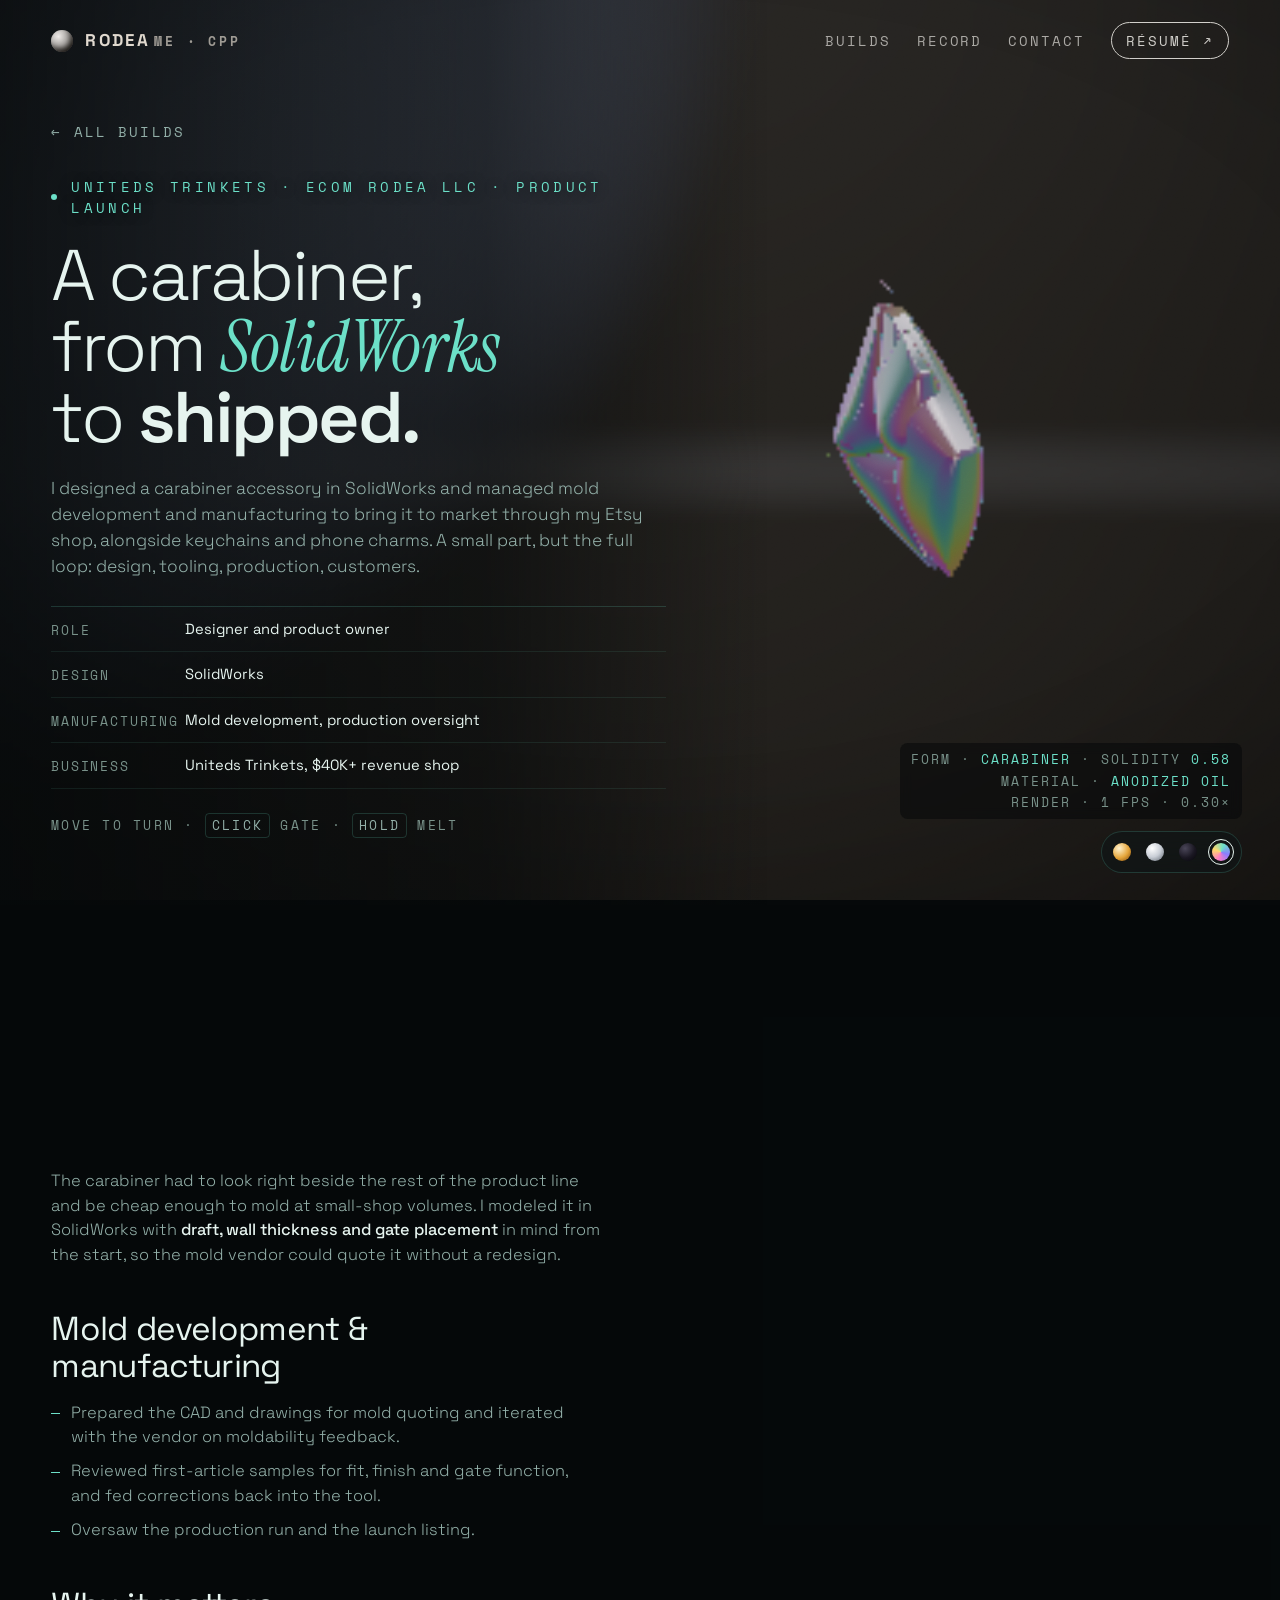
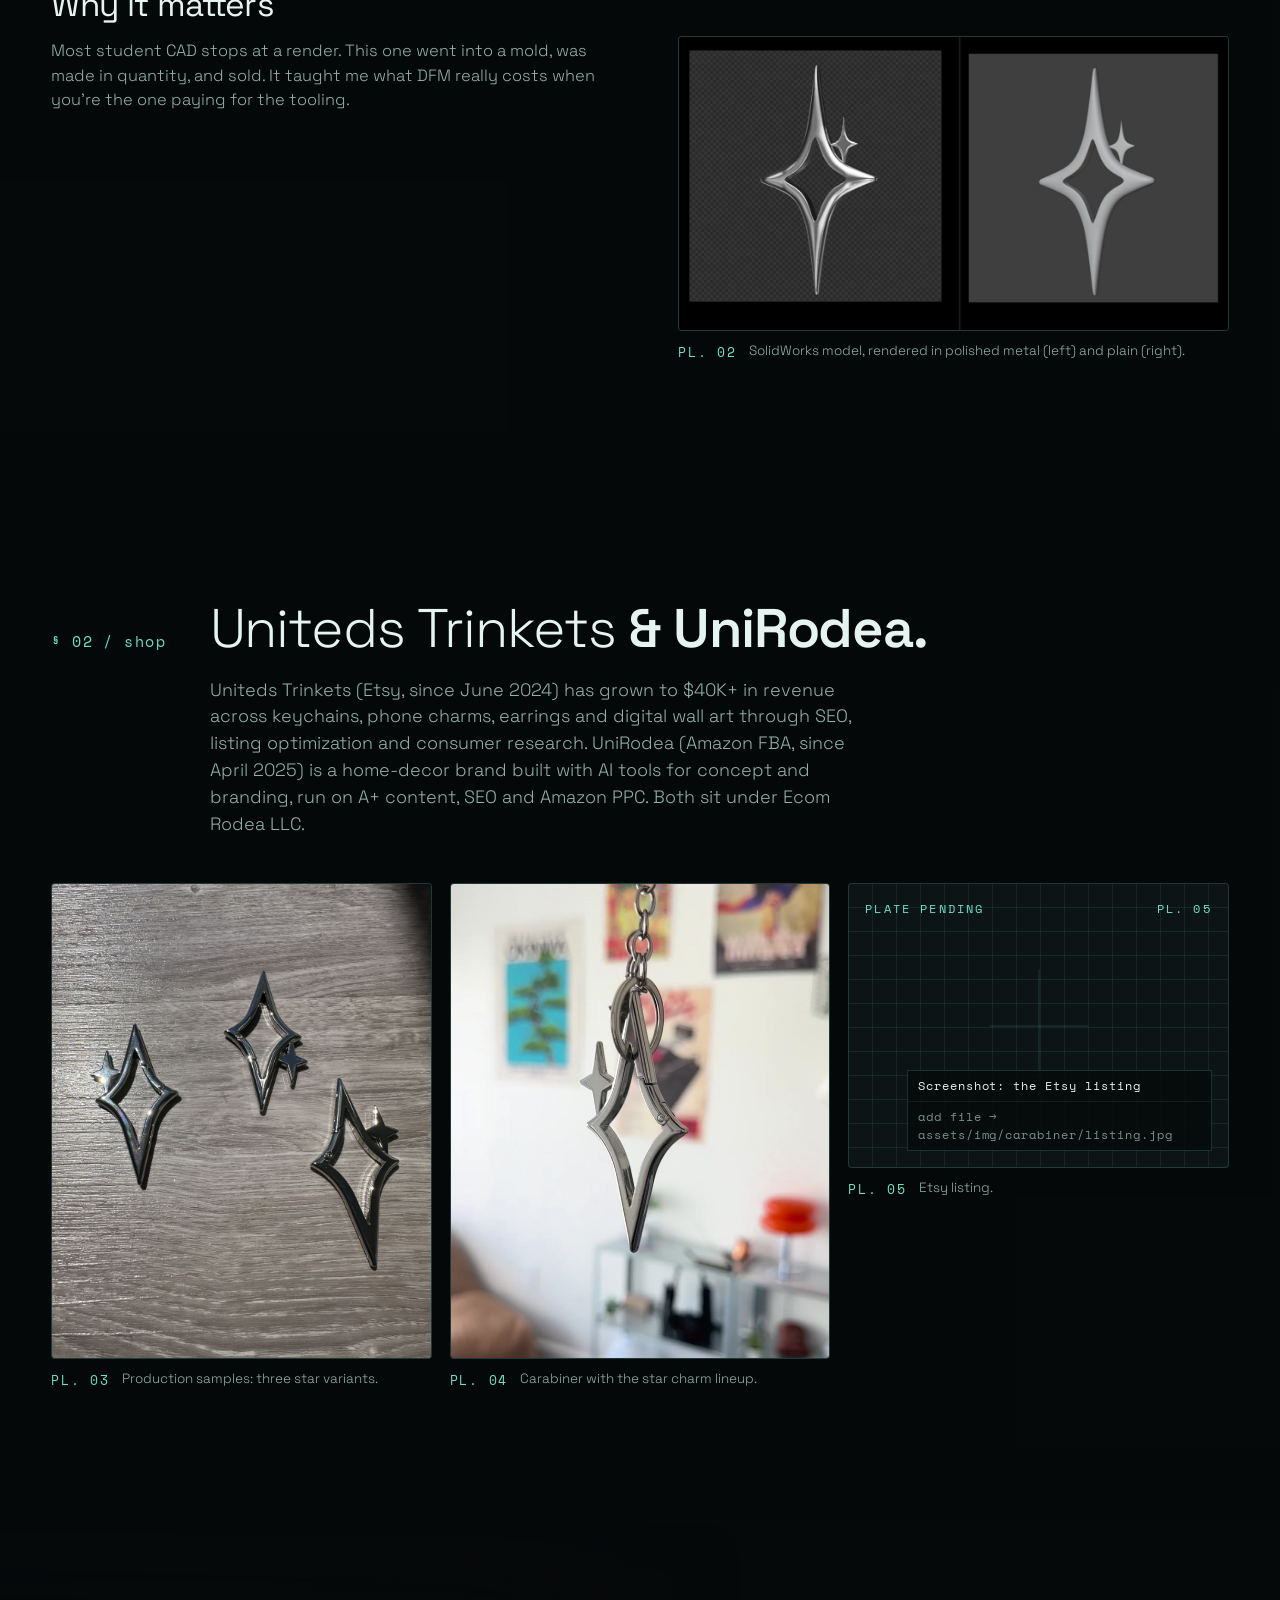
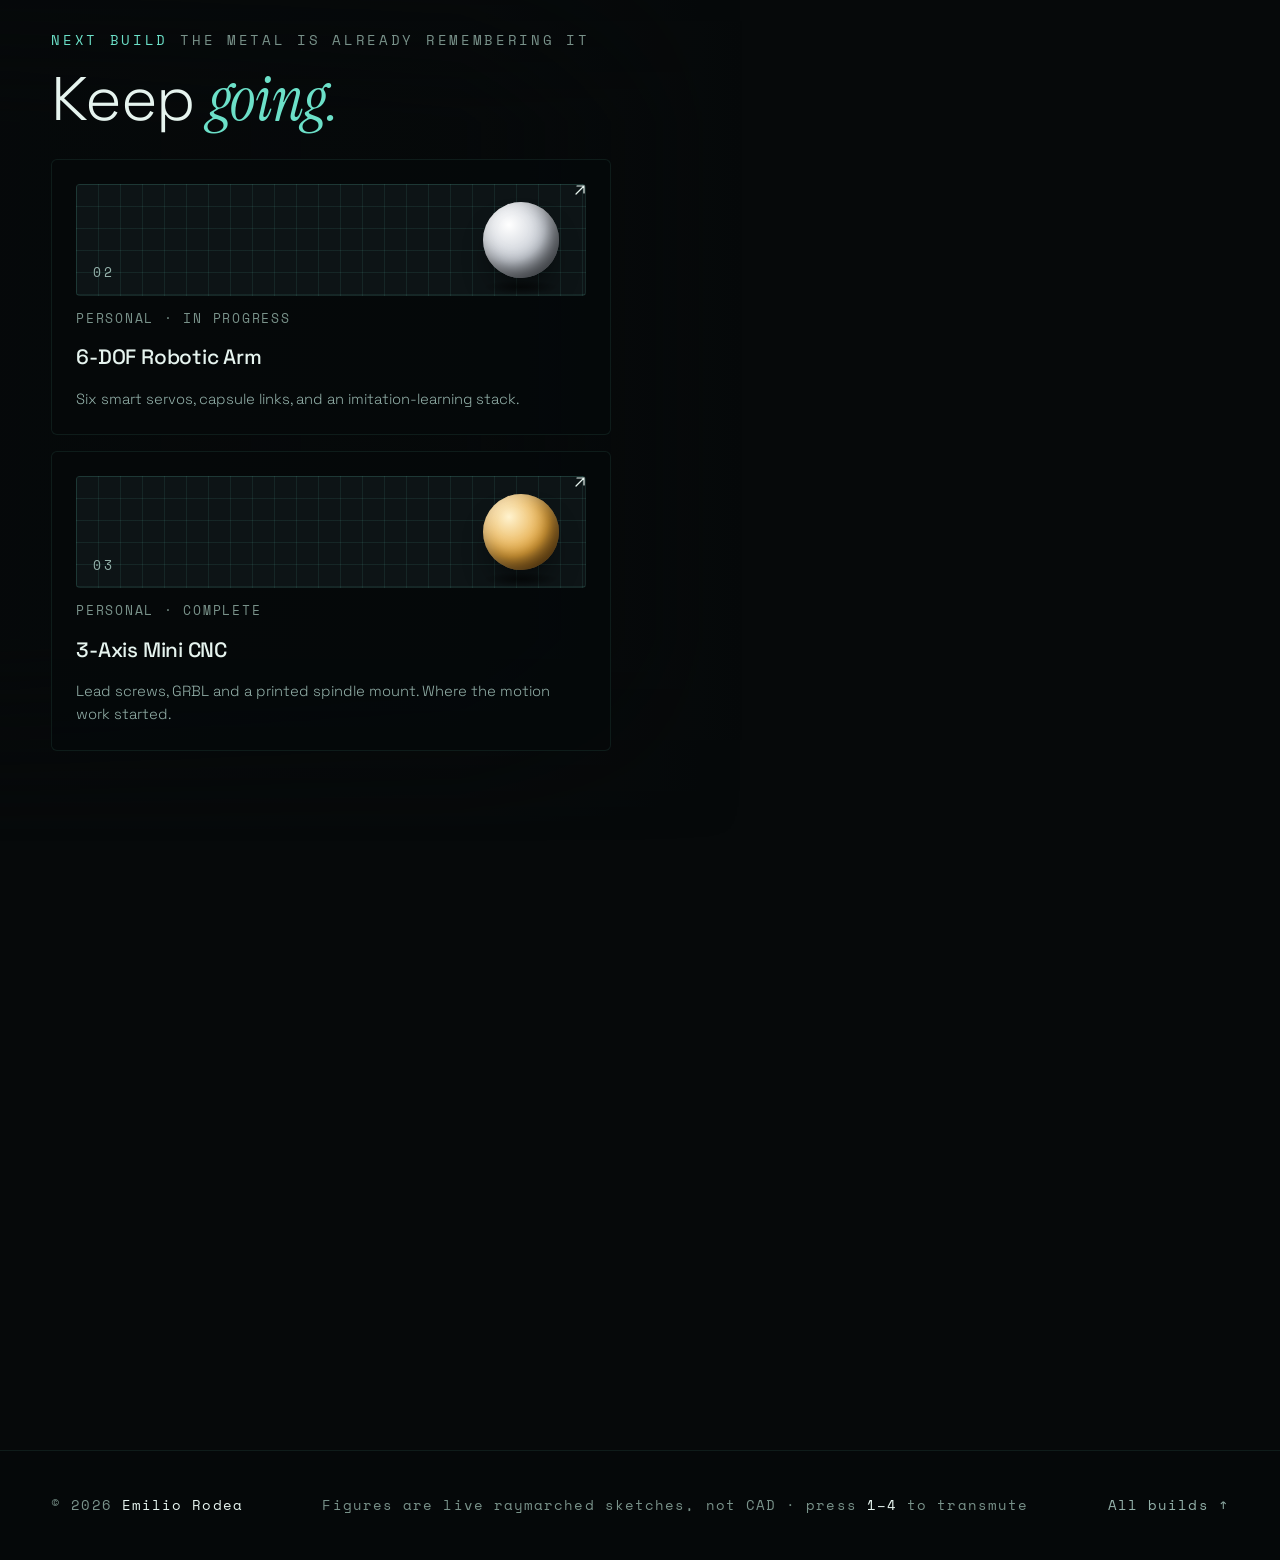
==== commit b5052496: "Add real build photos, videos, portrait; reshape arm and carabiner 3D models - Project pages: CAD re" ====
--- a/projects/carabiner.html
+++ b/projects/carabiner.html
@@ -94,8 +94,8 @@
         <p>Most student CAD stops at a render. This one went into a mold, was made in quantity, and sold. It taught me what DFM really costs when you're the one paying for the tooling.</p>
       </div>
       <div>
-        <figure class="fig reveal"><div class="frame" style="--ar:16/10"><img src="../assets/img/carabiner/hero.jpg" alt="Clean product photo of the carabiner" data-hint="Clean product photo of the carabiner" data-no="PL. 01" loading="lazy"></div><figcaption><b>PL. 01</b><span>The finished carabiner.</span></figcaption></figure>
-        <figure class="fig reveal"><div class="frame" style="--ar:4/3"><img src="../assets/img/carabiner/cad.png" alt="CAD: carabiner model, isometric" data-hint="CAD: carabiner model, isometric" data-no="PL. 02" loading="lazy"></div><figcaption><b>PL. 02</b><span>SolidWorks model.</span></figcaption></figure>
+        <figure class="fig reveal"><div class="frame" style="--ar:4/3"><img src="../assets/img/carabiner/hero.jpg" alt="Two finished star carabiners on a wood surface" data-hint="Two finished star carabiners on a wood surface" data-no="PL. 01" loading="lazy"></div><figcaption><b>PL. 01</b><span>The finished carabiner: spring gate, mirror-polished plating.</span></figcaption></figure>
+        <figure class="fig reveal"><div class="frame" style="--ar:1280/687"><img src="../assets/img/carabiner/cad.jpg" alt="CAD: carabiner rendered in polished metal next to the plain model" data-hint="CAD: carabiner rendered in polished metal next to the plain model" data-no="PL. 02" loading="lazy"></div><figcaption><b>PL. 02</b><span>SolidWorks model, rendered in polished metal (left) and plain (right).</span></figcaption></figure>
       </div>
     </div>
   </section>
@@ -107,8 +107,8 @@
     </div>
     
     <div class="gallery">
-      <figure class="fig reveal"><div class="frame" style="--ar:4/3"><img src="../assets/img/carabiner/samples.jpg" alt="Photo: first-article samples from the mold" data-hint="Photo: first-article samples from the mold" data-no="PL. 03" loading="lazy"></div><figcaption><b>PL. 03</b><span>First-article samples from the mold.</span></figcaption></figure>
-      <figure class="fig reveal"><div class="frame" style="--ar:4/3"><img src="../assets/img/carabiner/lineup.jpg" alt="Photo: carabiner with keychains + charms" data-hint="Photo: carabiner with keychains + charms" data-no="PL. 04" loading="lazy"></div><figcaption><b>PL. 04</b><span>Accessory lineup.</span></figcaption></figure>
+      <figure class="fig reveal"><div class="frame" style="--ar:4/5"><img src="../assets/img/carabiner/samples.jpg" alt="Photo: three production samples in different star variants" data-hint="Photo: three production samples in different star variants" data-no="PL. 03" loading="lazy"></div><figcaption><b>PL. 03</b><span>Production samples: three star variants.</span></figcaption></figure>
+      <figure class="fig reveal"><div class="frame" style="--ar:4/5"><video src="../assets/video/carabiner-charms.mp4" poster="../assets/video/carabiner-charms.jpg" autoplay muted loop playsinline preload="metadata" aria-label="Video: carabiner with star charms, turning in hand and hanging"></video></div><figcaption><b>PL. 04</b><span>Carabiner with the star charm lineup.</span></figcaption></figure>
       <figure class="fig reveal"><div class="frame" style="--ar:4/3"><img src="../assets/img/carabiner/listing.jpg" alt="Screenshot: the Etsy listing" data-hint="Screenshot: the Etsy listing" data-no="PL. 05" loading="lazy"></div><figcaption><b>PL. 05</b><span>Etsy listing.</span></figcaption></figure>
     </div>
   </section>
--- a/css/style.css
+++ b/css/style.css
@@ -76,7 +76,7 @@
 .loader.gone{opacity:0;visibility:hidden}
 .loader-n{font-weight:300;font-size:clamp(4rem,16vw,13rem);line-height:.8;letter-spacing:-.05em;font-variant-numeric:tabular-nums}
 .loader-n sup{font-family:var(--mono);font-size:.1em;letter-spacing:.1em;vertical-align:top;margin-left:.3em;color:var(--accent)}
-.loader-l{display:flex;justify-content:space-between;gap:20px;margin-top:22px;font-family:var(--mono);font-size:11px;letter-spacing:.2em;text-transform:uppercase;color:var(--ink-faint)}
+.loader-l{display:flex;justify-content:space-between;gap:20px;margin-top:22px;font-family:var(--mono);font-size:13.5px;letter-spacing:.2em;text-transform:uppercase;color:var(--ink-faint)}
 .loader-bar{height:1px;background:var(--line);margin-top:14px;position:relative;overflow:hidden}
 .loader-bar i{position:absolute;inset:0;background:var(--accent);transform-origin:left;transform:scaleX(var(--p,0))}
 
@@ -96,8 +96,8 @@
   background:radial-gradient(circle at 34% 30%,#fff,#bbb 40%,#444 100%);
   box-shadow:inset -2px -3px 5px rgba(0,0,0,.6),inset 2px 2px 4px rgba(255,255,255,.5)}
 .brand-word{font-size:17px;letter-spacing:.14em}
-.brand-tag{font-family:var(--mono);font-size:10.5px;letter-spacing:.22em;opacity:.7;text-transform:uppercase;margin-left:4px}
-.top nav{display:flex;gap:26px;align-items:center;font-family:var(--mono);font-size:11.5px;letter-spacing:.14em;text-transform:uppercase}
+.brand-tag{font-family:var(--mono);font-size:13px;letter-spacing:.22em;opacity:.7;text-transform:uppercase;margin-left:4px}
+.top nav{display:flex;gap:26px;align-items:center;font-family:var(--mono);font-size:14px;letter-spacing:.14em;text-transform:uppercase}
 .top nav a{opacity:.8;transition:opacity .3s;position:relative}
 .top nav a:hover,.top nav a[aria-current="true"]{opacity:1}
 .top nav a[aria-current="true"]::before{content:"";position:absolute;left:-11px;top:50%;width:4px;height:4px;margin-top:-2px;border-radius:50%;background:currentColor}
@@ -106,7 +106,7 @@
 
 /* ============ HERO ============ */
 .hero{min-height:100svh;display:flex;flex-direction:column;justify-content:flex-end;padding:0 var(--gut) clamp(34px,5vh,60px);position:relative}
-.eyebrow{display:flex;align-items:center;gap:14px;font-family:var(--mono);font-size:11.5px;letter-spacing:.24em;text-transform:uppercase;color:var(--accent);margin-bottom:22px;text-shadow:0 1px 12px rgba(0,0,0,.55)}
+.eyebrow{display:flex;align-items:center;gap:14px;font-family:var(--mono);font-size:14px;letter-spacing:.24em;text-transform:uppercase;color:var(--accent);margin-bottom:22px;text-shadow:0 1px 12px rgba(0,0,0,.55)}
 .eyebrow .dot{width:6px;height:6px;border-radius:50%;background:var(--accent);flex:none;animation:pulse 2.6s cubic-bezier(.4,0,.2,1) infinite}
 @keyframes pulse{0%{box-shadow:0 0 0 0 var(--accent)}70%{box-shadow:0 0 0 9px transparent}100%{box-shadow:0 0 0 0 transparent}}
 .eyebrow .rule{flex:1;height:1px;background:var(--line);max-width:200px}
@@ -126,7 +126,7 @@
 .hero-sub b{color:var(--ink);font-weight:500}
 .hero-foot{margin-top:34px;display:flex;flex-wrap:wrap;gap:14px 26px;align-items:center}
 .btn{display:inline-flex;align-items:center;gap:10px;padding:13px 22px;border:1px solid var(--line);border-radius:40px;
-  font-family:var(--mono);font-size:11.5px;letter-spacing:.16em;text-transform:uppercase;
+  font-family:var(--mono);font-size:14px;letter-spacing:.16em;text-transform:uppercase;
   background:var(--glass);backdrop-filter:blur(8px);-webkit-backdrop-filter:blur(8px);color:var(--ink);cursor:pointer;
   transition:border-color .4s,background .4s,color .4s;will-change:transform}
 .btn:hover{border-color:var(--accent)}
@@ -136,11 +136,11 @@
 .btn.solid .g{background:#150d02}
 .btn svg{transition:transform .35s var(--ease)}
 .btn:hover svg{transform:translate(2px,-2px)}
-.scrollcue{font-family:var(--mono);font-size:10.5px;letter-spacing:.2em;text-transform:uppercase;color:var(--ink-faint);display:flex;align-items:center;gap:8px}
+.scrollcue{font-family:var(--mono);font-size:13px;letter-spacing:.2em;text-transform:uppercase;color:var(--ink-faint);display:flex;align-items:center;gap:8px}
 .scrollcue svg{animation:bob 2.2s ease-in-out infinite}
 @keyframes bob{0%,100%{transform:translateY(0)}50%{transform:translateY(4px)}}
 .hero-meta{position:absolute;top:50%;right:var(--gut);transform:translateY(-50%);writing-mode:vertical-rl;
-  font-family:var(--mono);font-size:10px;letter-spacing:.3em;text-transform:uppercase;color:var(--ink-faint);display:flex;gap:26px}
+  font-family:var(--mono);font-size:12.5px;letter-spacing:.3em;text-transform:uppercase;color:var(--ink-faint);display:flex;gap:26px}
 .hero-meta b{color:var(--accent);font-weight:400}
 @media(max-width:900px){.hero-meta{display:none}}
 
@@ -149,7 +149,7 @@
   transition:opacity .5s ease,transform .5s var(--ease)}
 .hud.tucked{opacity:0;transform:translateY(14px)}
 .hud.tucked .mat-switch{pointer-events:none}
-.hud-read{transition:opacity .5s;font-family:var(--mono);font-size:10px;letter-spacing:.16em;text-transform:uppercase;color:var(--ink-faint);text-align:right;line-height:1.7;
+.hud-read{transition:opacity .5s;font-family:var(--mono);font-size:12.5px;letter-spacing:.16em;text-transform:uppercase;color:var(--ink-faint);text-align:right;line-height:1.7;
   padding:6px 11px;border-radius:8px;background:color-mix(in srgb,var(--bg) 55%,transparent);backdrop-filter:blur(6px);-webkit-backdrop-filter:blur(6px)}
 .hud-read b{color:var(--accent);font-weight:400}
 @media(max-width:1000px){.hud-read{display:none}}
@@ -172,7 +172,7 @@
 .rail{position:fixed;left:50%;bottom:26px;z-index:14;transform:translate(-50%,12px);display:flex;gap:6px;padding:6px;border:1px solid var(--line-soft);border-radius:40px;
   background:var(--glass);backdrop-filter:blur(10px);-webkit-backdrop-filter:blur(10px);opacity:0;pointer-events:none;transition:opacity .5s var(--ease-soft),transform .5s var(--ease)}
 .in-builds .rail{opacity:1;pointer-events:auto;transform:translate(-50%,0)}
-.rail a{position:relative;overflow:hidden;display:flex;gap:8px;align-items:center;padding:7px 13px;border-radius:30px;font-family:var(--mono);font-size:10px;letter-spacing:.14em;text-transform:uppercase;color:var(--ink-faint);transition:color .4s,background .4s}
+.rail a{position:relative;overflow:hidden;display:flex;gap:8px;align-items:center;padding:7px 13px;border-radius:30px;font-family:var(--mono);font-size:12.5px;letter-spacing:.14em;text-transform:uppercase;color:var(--ink-faint);transition:color .4s,background .4s}
 .rail a b{font-weight:400;color:var(--ink-faint)}
 .rail a:hover{color:var(--ink)}
 .rail a[aria-current="step"]{color:var(--ink);background:color-mix(in srgb,var(--bg-soft) 80%,transparent)}
@@ -183,7 +183,7 @@
 
 /* ============ VIEWFINDER (CAD-style annotation around the formed object) ============ */
 .finder{position:fixed;left:0;top:0;z-index:3;pointer-events:none;width:300px;height:300px;opacity:0;
-  transition:opacity .6s var(--ease-soft);font-family:var(--mono);font-size:10px;letter-spacing:.16em;text-transform:uppercase;color:var(--ink-dim);will-change:transform}
+  transition:opacity .6s var(--ease-soft);font-family:var(--mono);font-size:12.5px;letter-spacing:.16em;text-transform:uppercase;color:var(--ink-dim);will-change:transform}
 .finder.on{opacity:1}
 .finder .c{position:absolute;width:18px;height:18px;border:1px solid var(--accent);opacity:.8}
 .finder .tl{left:0;top:0;border-right:0;border-bottom:0}
@@ -214,7 +214,7 @@
 .wellcursor.press{width:14px;height:14px;margin:-7px 0 0 -7px}
 .wellcursor.near{width:58px;height:58px;margin:-29px 0 0 -29px}
 .wellcursor.link{width:10px;height:10px;margin:-5px 0 0 -5px;background:var(--accent)}
-.cur-label{position:fixed;top:0;left:0;z-index:60;pointer-events:none;font-family:var(--mono);font-size:9.5px;letter-spacing:.2em;text-transform:uppercase;
+.cur-label{position:fixed;top:0;left:0;z-index:60;pointer-events:none;font-family:var(--mono);font-size:12px;letter-spacing:.2em;text-transform:uppercase;
   color:var(--accent-2);white-space:nowrap;opacity:0;transition:opacity .3s;padding:4px 8px;border-radius:20px;background:color-mix(in srgb,var(--bg) 70%,transparent)}
 .cur-label.on{opacity:1}
 .hold-ring{position:fixed;top:0;left:0;z-index:61;pointer-events:none;width:74px;height:74px;margin:-37px 0 0 -37px;opacity:0;transition:opacity .25s}
@@ -233,7 +233,12 @@
 .plate-solid{background:color-mix(in srgb,var(--bg) 93%,transparent)}
 .sec-head{display:grid;grid-template-columns:minmax(120px,auto) 1fr;gap:clamp(16px,3vw,44px);align-items:baseline;margin-bottom:clamp(34px,5vh,64px)}
 @media(max-width:640px){.sec-head{grid-template-columns:1fr;gap:12px}}
-.sec-num{font-family:var(--mono);font-size:12px;letter-spacing:.1em;color:var(--accent);white-space:nowrap}
+.sec-num{font-family:var(--mono);font-size:14.5px;letter-spacing:.1em;color:var(--accent);white-space:nowrap}
+.sec-side{display:flex;flex-direction:column;gap:22px}
+.portrait{margin:0;width:clamp(120px,11vw,168px)}
+.portrait img{width:100%;height:auto;aspect-ratio:4/5;object-fit:cover;border:1px solid var(--line);border-radius:4px;filter:saturate(.85)}
+.portrait figcaption{margin-top:8px;font-family:var(--mono);font-size:12.5px;letter-spacing:.1em;color:var(--ink-dim);white-space:nowrap}
+@media(max-width:640px){.sec-side{flex-direction:row;align-items:flex-end;justify-content:space-between}.portrait{width:96px}}
 .sec-title{font-weight:300;font-size:clamp(1.9rem,4.6vw,3.4rem);line-height:1.02;letter-spacing:-.02em;max-width:22ch}
 .sec-title b{font-weight:600}
 .sec-title em.s{color:var(--accent)}
@@ -243,7 +248,7 @@
 .props{display:grid;grid-template-columns:repeat(auto-fit,minmax(200px,1fr));gap:1px;background:var(--line-soft);border:1px solid var(--line-soft);border-radius:4px;overflow:hidden}
 .prop{background:color-mix(in srgb,var(--bg) 92%,transparent);padding:28px 26px 30px;display:flex;flex-direction:column;gap:8px;transition:background .5s}
 .prop:hover{background:color-mix(in srgb,var(--bg-soft) 88%,transparent)}
-.prop .k{font-family:var(--mono);font-size:10.5px;letter-spacing:.16em;text-transform:uppercase;color:var(--ink-faint)}
+.prop .k{font-family:var(--mono);font-size:13px;letter-spacing:.16em;text-transform:uppercase;color:var(--ink-faint)}
 .prop .v{font-size:clamp(1.9rem,3.4vw,2.9rem);font-weight:300;letter-spacing:-.02em;line-height:1;font-variant-numeric:tabular-nums}
 .prop .v em{font-style:normal;font-size:.5em;color:var(--ink-dim);letter-spacing:0}
 .prop .d{font-size:.86rem;color:var(--ink-dim);font-weight:300;margin-top:4px}
@@ -253,10 +258,10 @@
 .spec-row{display:grid;grid-template-columns:48px 1.1fr 2fr auto;gap:clamp(12px,2.4vw,38px);align-items:baseline;padding:20px 4px;border-bottom:1px solid var(--line-soft);
   transition:background .4s,padding-left .4s var(--ease)}
 .spec-row:hover{background:color-mix(in srgb,var(--bg-soft) 60%,transparent);padding-left:14px}
-.spec-row .idx{font-family:var(--mono);font-size:11px;color:var(--accent)}
+.spec-row .idx{font-family:var(--mono);font-size:13.5px;color:var(--accent)}
 .spec-row .name{font-size:clamp(1.02rem,1.6vw,1.3rem);font-weight:400;letter-spacing:-.01em}
 .spec-row .desc{color:var(--ink-dim);font-size:.94rem;font-weight:300}
-.spec-row .stat{font-family:var(--mono);font-size:11px;color:var(--ink-dim);white-space:nowrap;text-align:right}
+.spec-row .stat{font-family:var(--mono);font-size:13.5px;color:var(--ink-dim);white-space:nowrap;text-align:right}
 .spec-row .stat b{color:var(--accent);font-weight:400}
 @media(max-width:680px){
   .spec-row{grid-template-columns:34px 1fr;gap:6px 14px}
@@ -273,7 +278,7 @@
 .copy{max-width:min(560px,44vw);position:relative}
 .ch-no{position:absolute;left:-.06em;top:-.5em;z-index:-1;font-weight:700;font-size:clamp(7rem,min(14vw,22vh),13rem);line-height:1;letter-spacing:-.06em;
   color:transparent;-webkit-text-stroke:1px var(--line);pointer-events:none;user-select:none}
-.ch-kicker{font-family:var(--mono);font-size:11px;letter-spacing:.2em;text-transform:uppercase;color:var(--accent);display:flex;gap:12px;align-items:center;flex-wrap:wrap}
+.ch-kicker{font-family:var(--mono);font-size:13.5px;letter-spacing:.2em;text-transform:uppercase;color:var(--accent);display:flex;gap:12px;align-items:center;flex-wrap:wrap}
 .ch-kicker .st{color:var(--ink-faint)}
 .ch-kicker .live{display:inline-flex;align-items:center;gap:6px;padding:3px 9px;border:1px solid var(--line);border-radius:20px;color:var(--ink-dim)}
 .ch-kicker .live i{width:5px;height:5px;border-radius:50%;background:var(--accent);animation:pulse 2.6s infinite}
@@ -283,10 +288,10 @@
 .ch-lede{margin-top:20px;color:var(--ink-dim);font-weight:300;font-size:clamp(.98rem,1.25vw,1.08rem);max-width:52ch}
 .mini{margin-top:26px;border-top:1px solid var(--line)}
 .mini div{display:grid;grid-template-columns:118px 1fr;gap:16px;padding:11px 0;border-bottom:1px solid var(--line-soft);font-size:.92rem}
-.mini dt{font-family:var(--mono);font-size:10.5px;letter-spacing:.14em;text-transform:uppercase;color:var(--ink-faint);padding-top:3px}
+.mini dt{font-family:var(--mono);font-size:13px;letter-spacing:.14em;text-transform:uppercase;color:var(--ink-faint);padding-top:3px}
 .mini dd{color:var(--ink)}
 .ch-foot{margin-top:28px;display:flex;flex-wrap:wrap;gap:14px 22px;align-items:center}
-.hint{display:inline-flex;align-items:center;gap:8px;font-family:var(--mono);font-size:10px;letter-spacing:.18em;text-transform:uppercase;color:var(--ink-faint)}
+.hint{display:inline-flex;align-items:center;gap:8px;font-family:var(--mono);font-size:12.5px;letter-spacing:.18em;text-transform:uppercase;color:var(--ink-faint)}
 .hint kbd{font-family:inherit;border:1px solid var(--line);border-radius:4px;padding:2px 6px;color:var(--ink-dim)}
 @media(hover:none),(pointer:coarse){.hint .ptr{display:none}}
 @media(max-width:1100px) and (min-width:821px){.copy{max-width:50vw}}
@@ -308,7 +313,7 @@
   transition:background .4s,padding-left .4s var(--ease)}
 .rec summary::-webkit-details-marker{display:none}
 .rec summary:hover{background:color-mix(in srgb,var(--bg-soft) 60%,transparent);padding-left:14px}
-.rec .when{font-family:var(--mono);font-size:11px;letter-spacing:.1em;color:var(--accent);text-transform:uppercase;line-height:1.7}
+.rec .when{font-family:var(--mono);font-size:13.5px;letter-spacing:.1em;color:var(--accent);text-transform:uppercase;line-height:1.7}
 .rec .when i{display:block;font-style:normal;color:var(--ink-faint)}
 .rec .role{font-size:clamp(1.1rem,2vw,1.55rem);font-weight:400;letter-spacing:-.015em}
 .rec .org{color:var(--ink-dim);font-weight:300;font-size:.95rem}
@@ -338,9 +343,9 @@
   box-shadow:inset -8px -10px 18px rgba(0,0,0,.55),inset 4px 4px 10px rgba(255,255,255,.25),0 18px 30px -12px rgba(0,0,0,.7);transition:transform .8s var(--ease)}
 .card .swatch::after{content:"";position:absolute;right:26px;top:50%;width:76px;height:14px;margin-top:40px;border-radius:50%;background:radial-gradient(closest-side,rgba(0,0,0,.55),transparent)}
 a.card:hover .swatch::before,.card.lift:hover .swatch::before{transform:translateY(-6px) scale(1.04)}
-.card .swatch b{position:absolute;left:16px;bottom:12px;font-family:var(--mono);font-size:10px;letter-spacing:.2em;color:var(--ink-dim);font-weight:400;z-index:1}
+.card .swatch b{position:absolute;left:16px;bottom:12px;font-family:var(--mono);font-size:12.5px;letter-spacing:.2em;color:var(--ink-dim);font-weight:400;z-index:1}
 .card h3{font-size:1.3rem;font-weight:500;letter-spacing:-.01em}
-.card .tag{font-family:var(--mono);font-size:10px;letter-spacing:.14em;text-transform:uppercase;color:var(--ink-faint)}
+.card .tag{font-family:var(--mono);font-size:12.5px;letter-spacing:.14em;text-transform:uppercase;color:var(--ink-faint)}
 .card p{font-size:.92rem;color:var(--ink-dim);font-weight:300;line-height:1.55}
 .card p a{color:var(--accent);border-bottom:1px solid var(--line)}
 .card .big{font-size:clamp(2rem,3.4vw,2.8rem);font-weight:300;letter-spacing:-.03em;line-height:1}
@@ -348,7 +353,7 @@
 .card .arrow{position:absolute;right:22px;top:22px;transition:transform .4s var(--ease)}
 a.card:hover .arrow{transform:translate(3px,-3px)}
 .chips{display:flex;flex-wrap:wrap;gap:6px;list-style:none}
-.chips li{font-family:var(--mono);font-size:10px;letter-spacing:.1em;text-transform:uppercase;padding:5px 9px;border:1px solid var(--line-soft);border-radius:20px;color:var(--ink-dim)}
+.chips li{font-family:var(--mono);font-size:12.5px;letter-spacing:.1em;text-transform:uppercase;padding:5px 9px;border:1px solid var(--line-soft);border-radius:20px;color:var(--ink-dim)}
 
 /* ============ MARQUEE (toolkit) ============ */
 .marquee{overflow:hidden;border-top:1px solid var(--line-soft);border-bottom:1px solid var(--line-soft);padding:18px 0;
@@ -364,7 +369,7 @@
 .mq-track i{align-self:center;width:.4em;height:.4em;border-radius:50%;background:radial-gradient(circle at 34% 30%,var(--accent-2),var(--accent) 55%,var(--edge));font-size:clamp(2rem,5.4vw,4.6rem);flex:none}
 @keyframes mq{to{transform:translateX(-50%)}}
 .kit{display:grid;grid-template-columns:repeat(auto-fit,minmax(min(100%,260px),1fr));gap:clamp(24px,4vw,56px);margin-top:clamp(40px,6vh,70px)}
-.kit h3{font-family:var(--mono);font-size:11px;letter-spacing:.18em;text-transform:uppercase;color:var(--accent);font-weight:400;margin-bottom:14px}
+.kit h3{font-family:var(--mono);font-size:13.5px;letter-spacing:.18em;text-transform:uppercase;color:var(--accent);font-weight:400;margin-bottom:14px}
 
 /* ============ MANIFESTO ============ */
 .two{display:grid;grid-template-columns:1fr 1fr;gap:clamp(30px,6vw,90px)}
@@ -383,12 +388,12 @@
 .cta h2 em.s{color:var(--accent)}
 .cta .hero-sub{margin:22px auto 0;max-width:44ch;text-align:center}
 .cta-row{margin-top:38px;display:flex;flex-wrap:wrap;gap:10px;justify-content:center}
-.fine{margin-top:18px;font-family:var(--mono);font-size:10.5px;letter-spacing:.1em;color:var(--ink-faint)}
+.fine{margin-top:18px;font-family:var(--mono);font-size:13px;letter-spacing:.1em;color:var(--ink-faint)}
 
 /* ============ FOOTER ============ */
 footer{position:relative;z-index:2;border-top:1px solid var(--line-soft);background:color-mix(in srgb,var(--bg) 92%,transparent);
   padding:44px var(--gut);display:flex;flex-wrap:wrap;gap:20px 40px;align-items:center;justify-content:space-between;
-  font-family:var(--mono);font-size:11px;letter-spacing:.08em;color:var(--ink-faint)}
+  font-family:var(--mono);font-size:13.5px;letter-spacing:.08em;color:var(--ink-faint)}
 footer a{color:var(--ink-dim);transition:color .3s}
 footer a:hover{color:var(--accent)}
 footer b{color:var(--ink);font-weight:400}
@@ -398,7 +403,7 @@
 .phero::before{content:"";position:absolute;inset:0;z-index:-1;pointer-events:none;
   background:linear-gradient(90deg,color-mix(in srgb,var(--bg) 88%,transparent) 0%,color-mix(in srgb,var(--bg) 60%,transparent) 38%,transparent 60%)}
 .phero .copy{max-width:min(620px,48vw)}
-.back{display:inline-flex;align-items:center;gap:8px;font-family:var(--mono);font-size:11px;letter-spacing:.16em;text-transform:uppercase;color:var(--ink-dim);margin-bottom:34px;transition:color .3s,gap .3s var(--ease)}
+.back{display:inline-flex;align-items:center;gap:8px;font-family:var(--mono);font-size:13.5px;letter-spacing:.16em;text-transform:uppercase;color:var(--ink-dim);margin-bottom:34px;transition:color .3s,gap .3s var(--ease)}
 .back:hover{color:var(--accent);gap:12px}
 .phero h1{font-weight:300;font-size:clamp(2.6rem,5.6vw,5rem);line-height:.98;letter-spacing:-.035em}
 .phero h1 b{font-weight:600}
@@ -425,7 +430,7 @@
 
 .kv{border-top:1px solid var(--line);width:100%;border-collapse:collapse}
 .kv tr{border-bottom:1px solid var(--line-soft)}
-.kv th{font-family:var(--mono);font-size:10.5px;letter-spacing:.14em;text-transform:uppercase;color:var(--ink-faint);font-weight:400;text-align:left;padding:14px 18px 14px 0;vertical-align:top;width:34%}
+.kv th{font-family:var(--mono);font-size:13px;letter-spacing:.14em;text-transform:uppercase;color:var(--ink-faint);font-weight:400;text-align:left;padding:14px 18px 14px 0;vertical-align:top;width:34%}
 .kv td{padding:12px 0;color:var(--ink);font-weight:300;font-size:.96rem}
 
 .callout{border:1px solid var(--line);border-left:2px solid var(--accent);border-radius:4px;padding:18px 20px;background:color-mix(in srgb,var(--bg-soft) 70%,transparent);color:var(--ink-dim);font-weight:300;margin-top:24px}
@@ -434,26 +439,28 @@
 /* image plates — drawing-sheet frame; shows a "plate pending" sheet until the photo exists */
 .fig{margin:0 0 22px}
 .fig .frame{position:relative;border:1px solid var(--line);border-radius:4px;overflow:hidden;background:var(--bg-soft);aspect-ratio:var(--ar,4/3)}
-.fig .frame img{width:100%;height:100%;object-fit:cover}
+.fig .frame img,.fig .frame video{width:100%;height:100%;object-fit:cover;display:block}
 .fig figcaption{display:flex;gap:12px;margin-top:10px;font-size:.84rem;color:var(--ink-dim);font-weight:300}
-.fig figcaption b{font-family:var(--mono);font-size:10px;letter-spacing:.14em;color:var(--accent);font-weight:400;padding-top:3px;white-space:nowrap}
+.fig figcaption b{font-family:var(--mono);font-size:12.5px;letter-spacing:.14em;color:var(--accent);font-weight:400;padding-top:3px;white-space:nowrap}
 .pending{position:absolute;inset:0;display:flex;flex-direction:column;justify-content:space-between;padding:16px;
   background-image:linear-gradient(var(--line-soft) 1px,transparent 1px),linear-gradient(90deg,var(--line-soft) 1px,transparent 1px);background-size:24px 24px;background-position:-1px -1px}
 .pending::before,.pending::after{content:"";position:absolute;left:50%;top:50%;background:var(--line)}
 .pending::before{width:1px;height:40%;transform:translate(-50%,-50%)}
 .pending::after{height:1px;width:26%;transform:translate(-50%,-50%)}
-.pending .p-top{display:flex;justify-content:space-between;font-family:var(--mono);font-size:9.5px;letter-spacing:.18em;text-transform:uppercase;color:var(--accent)}
-.pending .p-block{align-self:flex-end;border:1px solid var(--line);background:color-mix(in srgb,var(--bg) 80%,transparent);font-family:var(--mono);font-size:9.5px;letter-spacing:.08em;color:var(--ink-dim);max-width:88%;position:relative;z-index:1}
+.pending .p-top{display:flex;justify-content:space-between;font-family:var(--mono);font-size:12px;letter-spacing:.18em;text-transform:uppercase;color:var(--accent)}
+.pending .p-block{align-self:flex-end;border:1px solid var(--line);background:color-mix(in srgb,var(--bg) 80%,transparent);font-family:var(--mono);font-size:12px;letter-spacing:.08em;color:var(--ink-dim);max-width:88%;position:relative;z-index:1}
 .pending .p-block div{padding:6px 10px;border-bottom:1px solid var(--line-soft)}
 .pending .p-block div:last-child{border-bottom:0;color:var(--ink-faint)}
 .pending .p-block b{color:var(--ink);font-weight:400}
 .gallery{display:grid;grid-template-columns:repeat(auto-fit,minmax(min(100%,240px),1fr));gap:18px}
+.gallery.g4{grid-template-columns:repeat(4,1fr)}
+@media(max-width:1000px){.gallery.g4{grid-template-columns:repeat(2,1fr)}}
 
 .steps{list-style:none;counter-reset:s;border-top:1px solid var(--line)}
 .steps li{counter-increment:s;display:grid;grid-template-columns:44px 1fr auto;gap:14px;padding:15px 0;border-bottom:1px solid var(--line-soft);color:var(--ink-dim);font-weight:300;font-size:.96rem;align-items:baseline}
-.steps li::before{content:counter(s,decimal-leading-zero);font-family:var(--mono);font-size:11px;color:var(--ink-faint)}
+.steps li::before{content:counter(s,decimal-leading-zero);font-family:var(--mono);font-size:13.5px;color:var(--ink-faint)}
 .steps li b{color:var(--ink);font-weight:500}
-.steps li span.st{font-family:var(--mono);font-size:9.5px;letter-spacing:.16em;text-transform:uppercase;color:var(--ink-faint)}
+.steps li span.st{font-family:var(--mono);font-size:12px;letter-spacing:.16em;text-transform:uppercase;color:var(--ink-faint)}
 .steps li.done::before{content:"✓";color:var(--accent)}
 .steps li.now{color:var(--ink)}
 .steps li.now::before{color:var(--accent)}
@@ -462,7 +469,7 @@
 .cons{display:grid;grid-template-columns:repeat(auto-fit,minmax(min(100%,260px),1fr));gap:1px;background:var(--line-soft);border:1px solid var(--line-soft);border-radius:4px;overflow:hidden}
 .cons div{background:color-mix(in srgb,var(--bg) 93%,transparent);padding:24px 22px 26px;transition:background .5s}
 .cons div:hover{background:color-mix(in srgb,var(--bg-soft) 90%,transparent)}
-.cons .k{font-family:var(--mono);font-size:10.5px;color:var(--accent);letter-spacing:.14em}
+.cons .k{font-family:var(--mono);font-size:13px;color:var(--accent);letter-spacing:.14em}
 .cons h3{font-weight:500;font-size:1.1rem;margin:8px 0 8px}
 .cons p{color:var(--ink-dim);font-weight:300;font-size:.9rem}
 
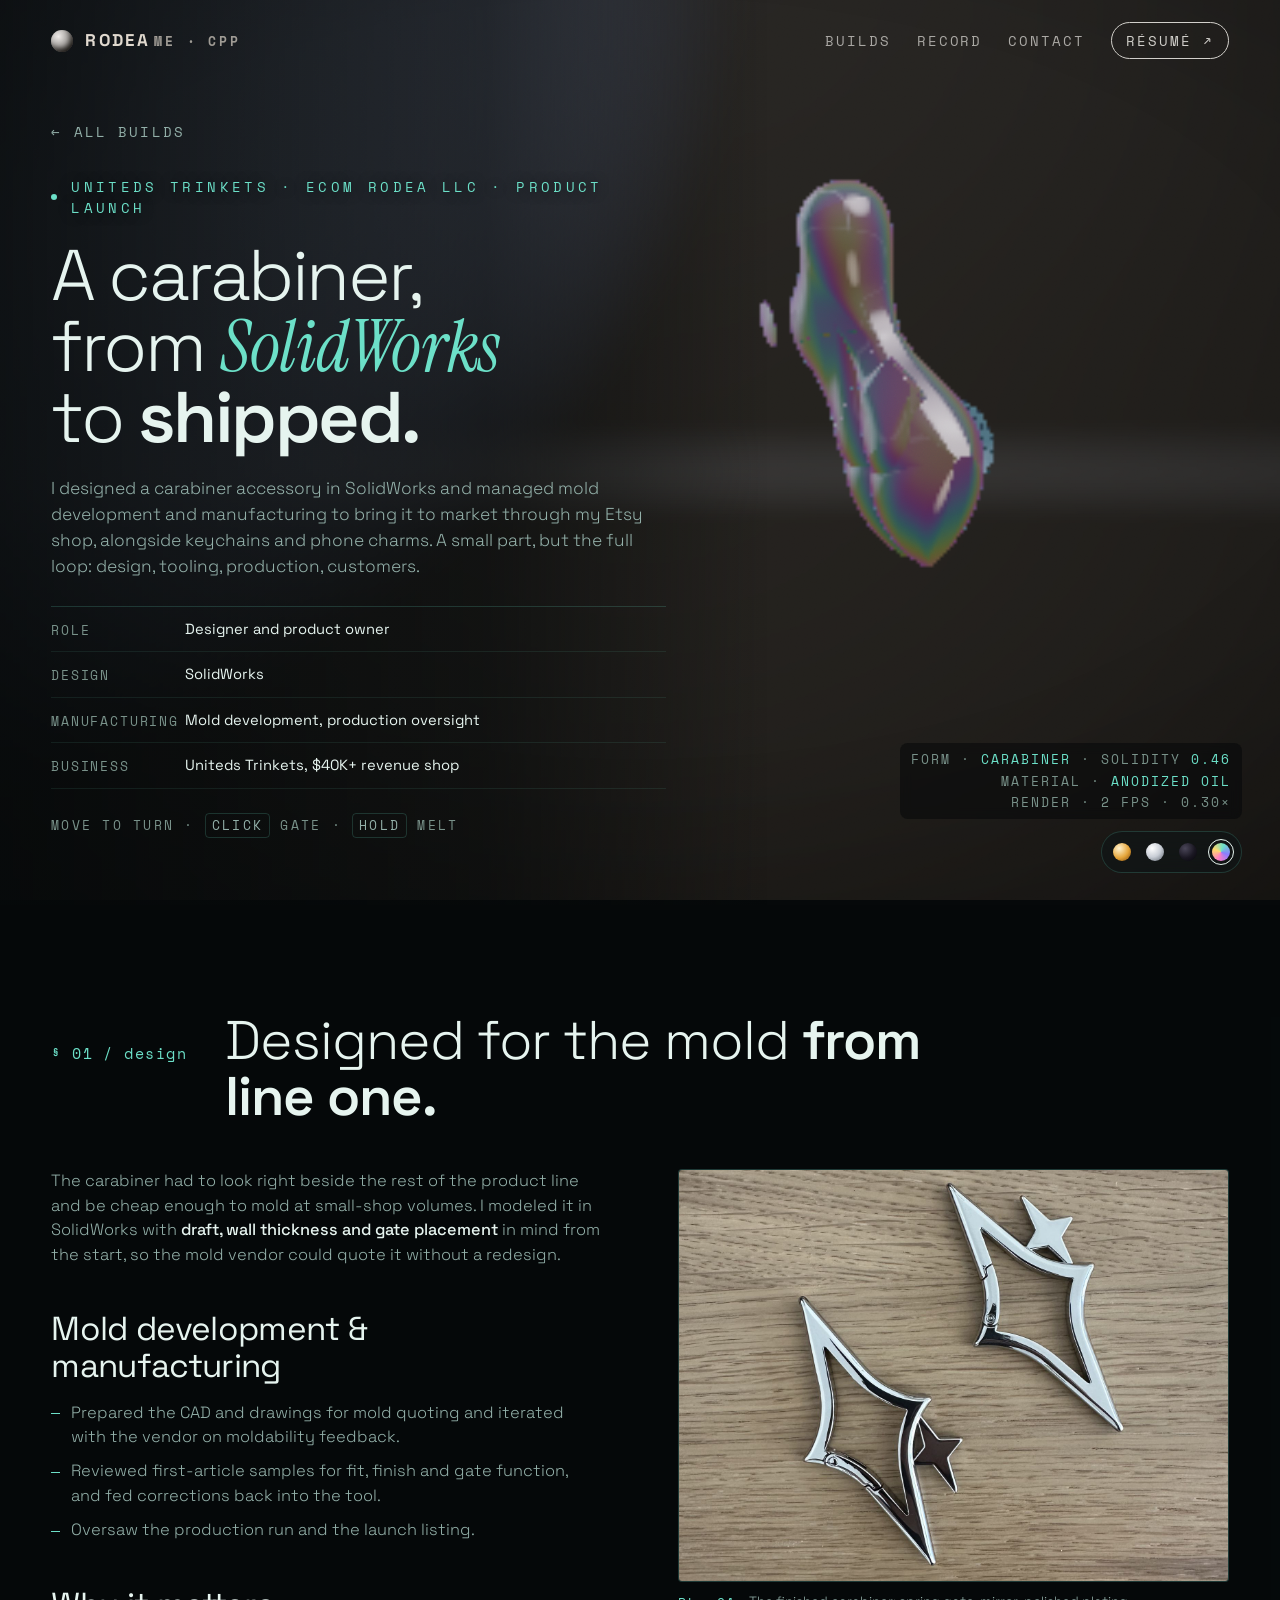
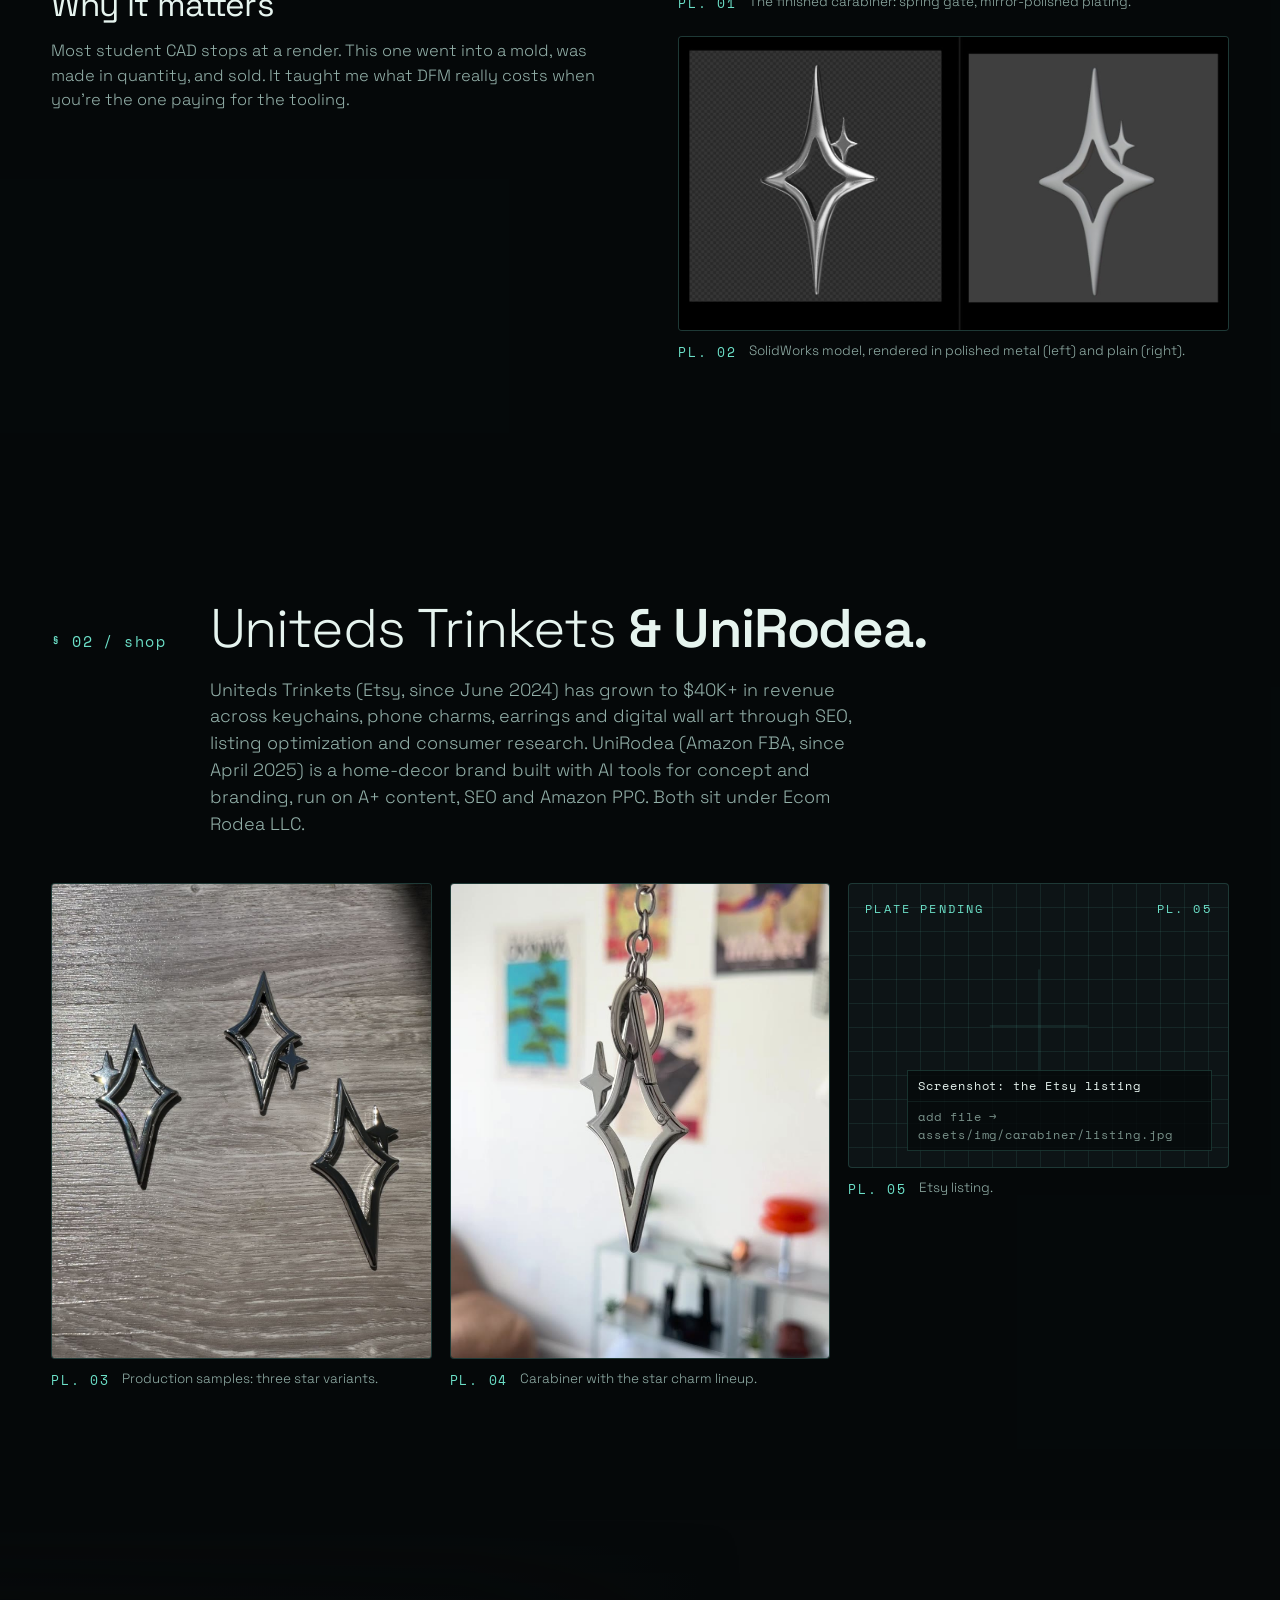
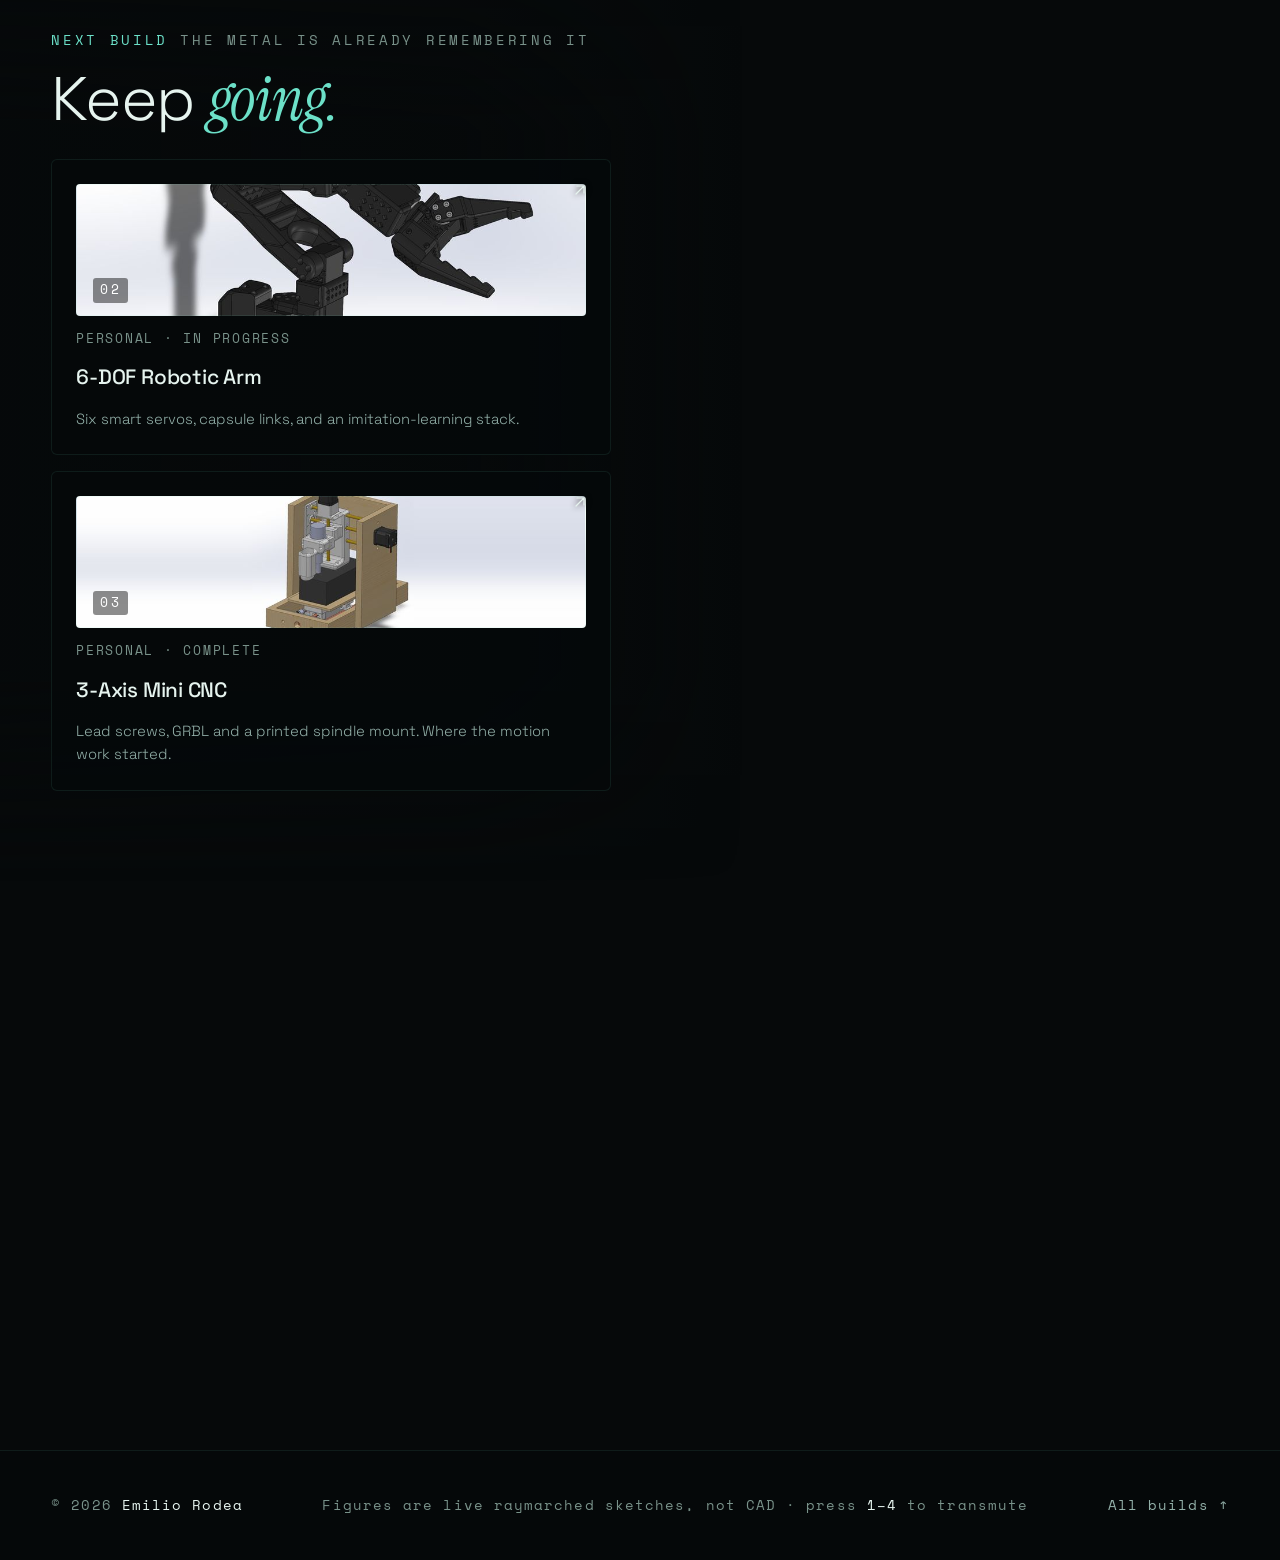
==== commit c74db4f5: "Refine 3D arm to match the real build; fix fastener copy; card thumbnails - Arm: tall windowed pan-s" ====
--- a/projects/carabiner.html
+++ b/projects/carabiner.html
@@ -119,7 +119,7 @@
       <div class="copy">
         <div class="ch-kicker reveal"><span>next build</span><span class="st">the metal is already remembering it</span></div>
         <h2 class="ch-title reveal">Keep <em class="s">going.</em></h2>
-        <div class="cards" style="margin-top:30px"><a class="card reveal" href="robotic-arm.html"><span class="swatch sw1"><b>02</b></span><span class="tag">personal · in progress</span><h3>6-DOF Robotic Arm</h3><p>Six smart servos, capsule links, and an imitation-learning stack.</p><svg class="arrow" width="16" height="16" viewBox="0 0 16 16" fill="none" aria-hidden="true"><path d="M4 12L12 4M5 4h7v7" stroke="currentColor" stroke-width="1.2" stroke-linecap="round"/></svg></a><a class="card reveal" href="mini-cnc.html"><span class="swatch sw0"><b>03</b></span><span class="tag">personal · complete</span><h3>3-Axis Mini CNC</h3><p>Lead screws, GRBL and a printed spindle mount. Where the motion work started.</p><svg class="arrow" width="16" height="16" viewBox="0 0 16 16" fill="none" aria-hidden="true"><path d="M4 12L12 4M5 4h7v7" stroke="currentColor" stroke-width="1.2" stroke-linecap="round"/></svg></a></div>
+        <div class="cards" style="margin-top:30px"><a class="card reveal" href="robotic-arm.html"><span class="swatch sw1 has-img" style="background-image:url(../assets/img/thumbs/robotic-arm.jpg)"><b>02</b></span><span class="tag">personal · in progress</span><h3>6-DOF Robotic Arm</h3><p>Six smart servos, capsule links, and an imitation-learning stack.</p><svg class="arrow" width="16" height="16" viewBox="0 0 16 16" fill="none" aria-hidden="true"><path d="M4 12L12 4M5 4h7v7" stroke="currentColor" stroke-width="1.2" stroke-linecap="round"/></svg></a><a class="card reveal" href="mini-cnc.html"><span class="swatch sw0 has-img" style="background-image:url(../assets/img/thumbs/mini-cnc.jpg)"><b>03</b></span><span class="tag">personal · complete</span><h3>3-Axis Mini CNC</h3><p>Lead screws, GRBL and a printed spindle mount. Where the motion work started.</p><svg class="arrow" width="16" height="16" viewBox="0 0 16 16" fill="none" aria-hidden="true"><path d="M4 12L12 4M5 4h7v7" stroke="currentColor" stroke-width="1.2" stroke-linecap="round"/></svg></a></div>
       </div>
     </div>
   </section>
--- a/css/style.css
+++ b/css/style.css
@@ -337,12 +337,16 @@
 .card{border:1px solid var(--line-soft);border-radius:6px;padding:24px;background:color-mix(in srgb,var(--bg) 80%,transparent);
   display:flex;flex-direction:column;gap:14px;transition:border-color .45s,transform .45s var(--ease),background .45s;position:relative;overflow:hidden}
 a.card:hover,.card.lift:hover{border-color:var(--line);transform:translateY(-4px)}
-.card .swatch{height:112px;border-radius:4px;position:relative;overflow:hidden;border:1px solid var(--line-soft);
+.card .swatch{height:132px;border-radius:4px;position:relative;overflow:hidden;border:1px solid var(--line-soft);
   background:linear-gradient(var(--line-soft) 1px,transparent 1px) -1px -1px/22px 22px,linear-gradient(90deg,var(--line-soft) 1px,transparent 1px) -1px -1px/22px 22px,var(--bg-soft)}
 .card .swatch::before{content:"";position:absolute;right:26px;top:50%;width:76px;height:76px;margin-top:-38px;border-radius:50%;background:var(--orb);
   box-shadow:inset -8px -10px 18px rgba(0,0,0,.55),inset 4px 4px 10px rgba(255,255,255,.25),0 18px 30px -12px rgba(0,0,0,.7);transition:transform .8s var(--ease)}
 .card .swatch::after{content:"";position:absolute;right:26px;top:50%;width:76px;height:14px;margin-top:40px;border-radius:50%;background:radial-gradient(closest-side,rgba(0,0,0,.55),transparent)}
 a.card:hover .swatch::before,.card.lift:hover .swatch::before{transform:translateY(-6px) scale(1.04)}
+.card .swatch.has-img{background-size:cover;background-position:center;transition:transform .8s var(--ease),filter .6s}
+.card .swatch.has-img::before,.card .swatch.has-img::after{display:none}
+a.card:hover .swatch.has-img{filter:brightness(1.08)}
+.card .swatch.has-img b{color:#fff;background:rgba(0,0,0,.45);padding:3px 7px;border-radius:3px}
 .card .swatch b{position:absolute;left:16px;bottom:12px;font-family:var(--mono);font-size:12.5px;letter-spacing:.2em;color:var(--ink-dim);font-weight:400;z-index:1}
 .card h3{font-size:1.3rem;font-weight:500;letter-spacing:-.01em}
 .card .tag{font-family:var(--mono);font-size:12.5px;letter-spacing:.14em;text-transform:uppercase;color:var(--ink-faint)}
@@ -350,7 +354,7 @@
 .card p a{color:var(--accent);border-bottom:1px solid var(--line)}
 .card .big{font-size:clamp(2rem,3.4vw,2.8rem);font-weight:300;letter-spacing:-.03em;line-height:1}
 .card .big em{font-style:normal;font-size:.5em;color:var(--ink-dim)}
-.card .arrow{position:absolute;right:22px;top:22px;transition:transform .4s var(--ease)}
+.card .arrow{position:absolute;right:22px;top:22px;z-index:2;filter:drop-shadow(0 0 3px rgba(0,0,0,.9));transition:transform .4s var(--ease)}
 a.card:hover .arrow{transform:translate(3px,-3px)}
 .chips{display:flex;flex-wrap:wrap;gap:6px;list-style:none}
 .chips li{font-family:var(--mono);font-size:12.5px;letter-spacing:.1em;text-transform:uppercase;padding:5px 9px;border:1px solid var(--line-soft);border-radius:20px;color:var(--ink-dim)}
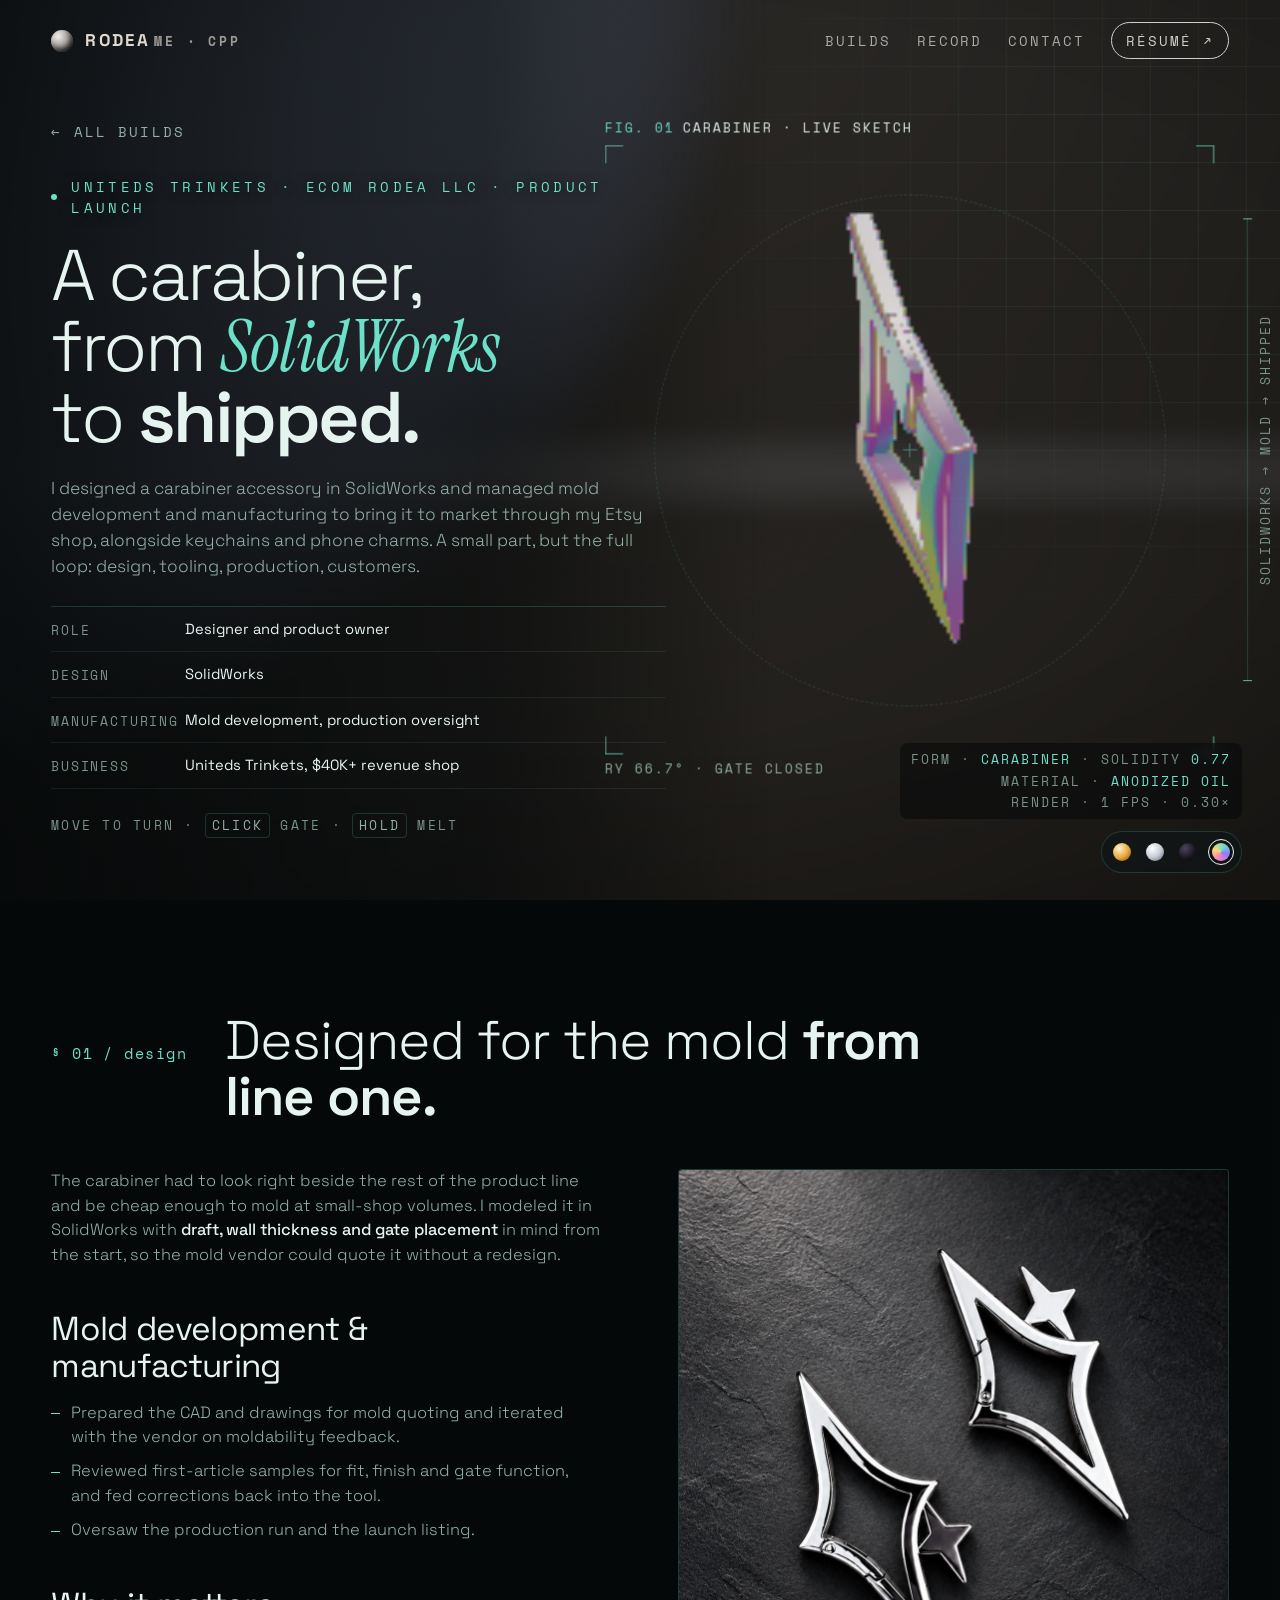
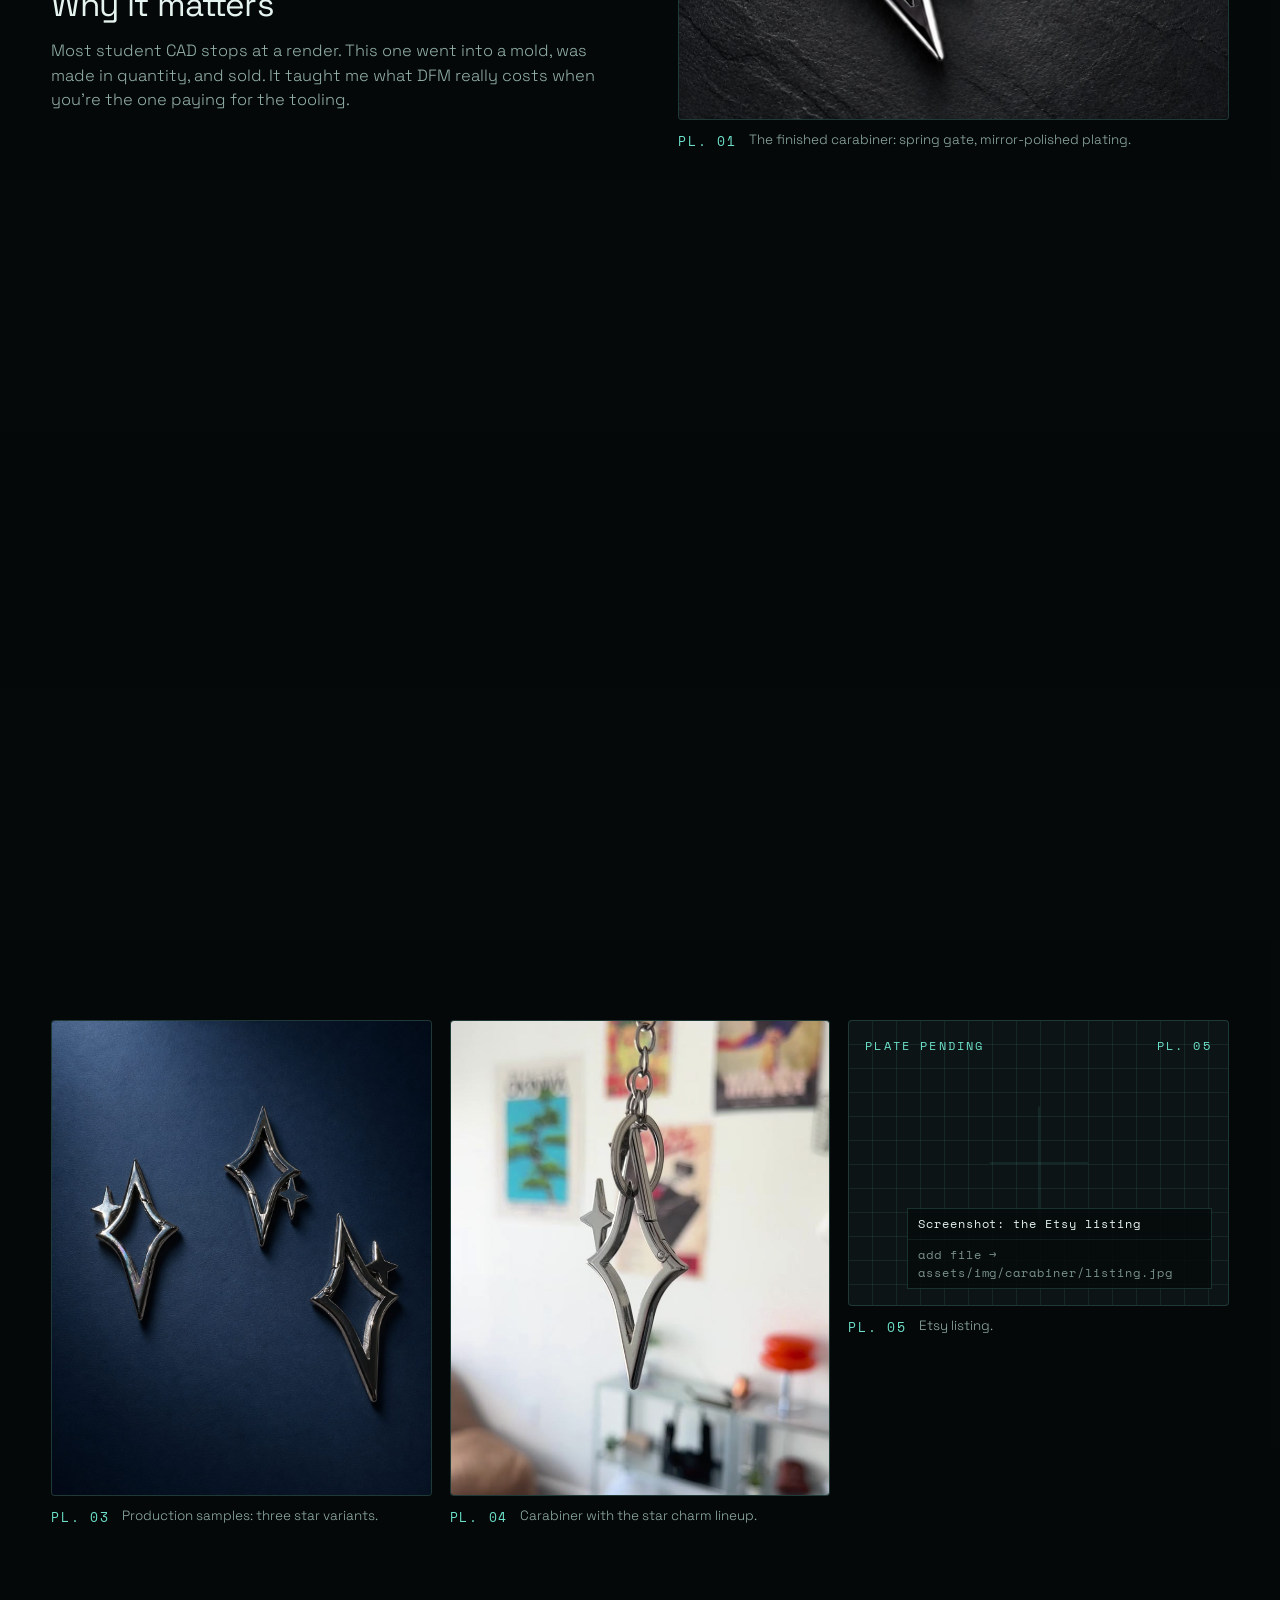
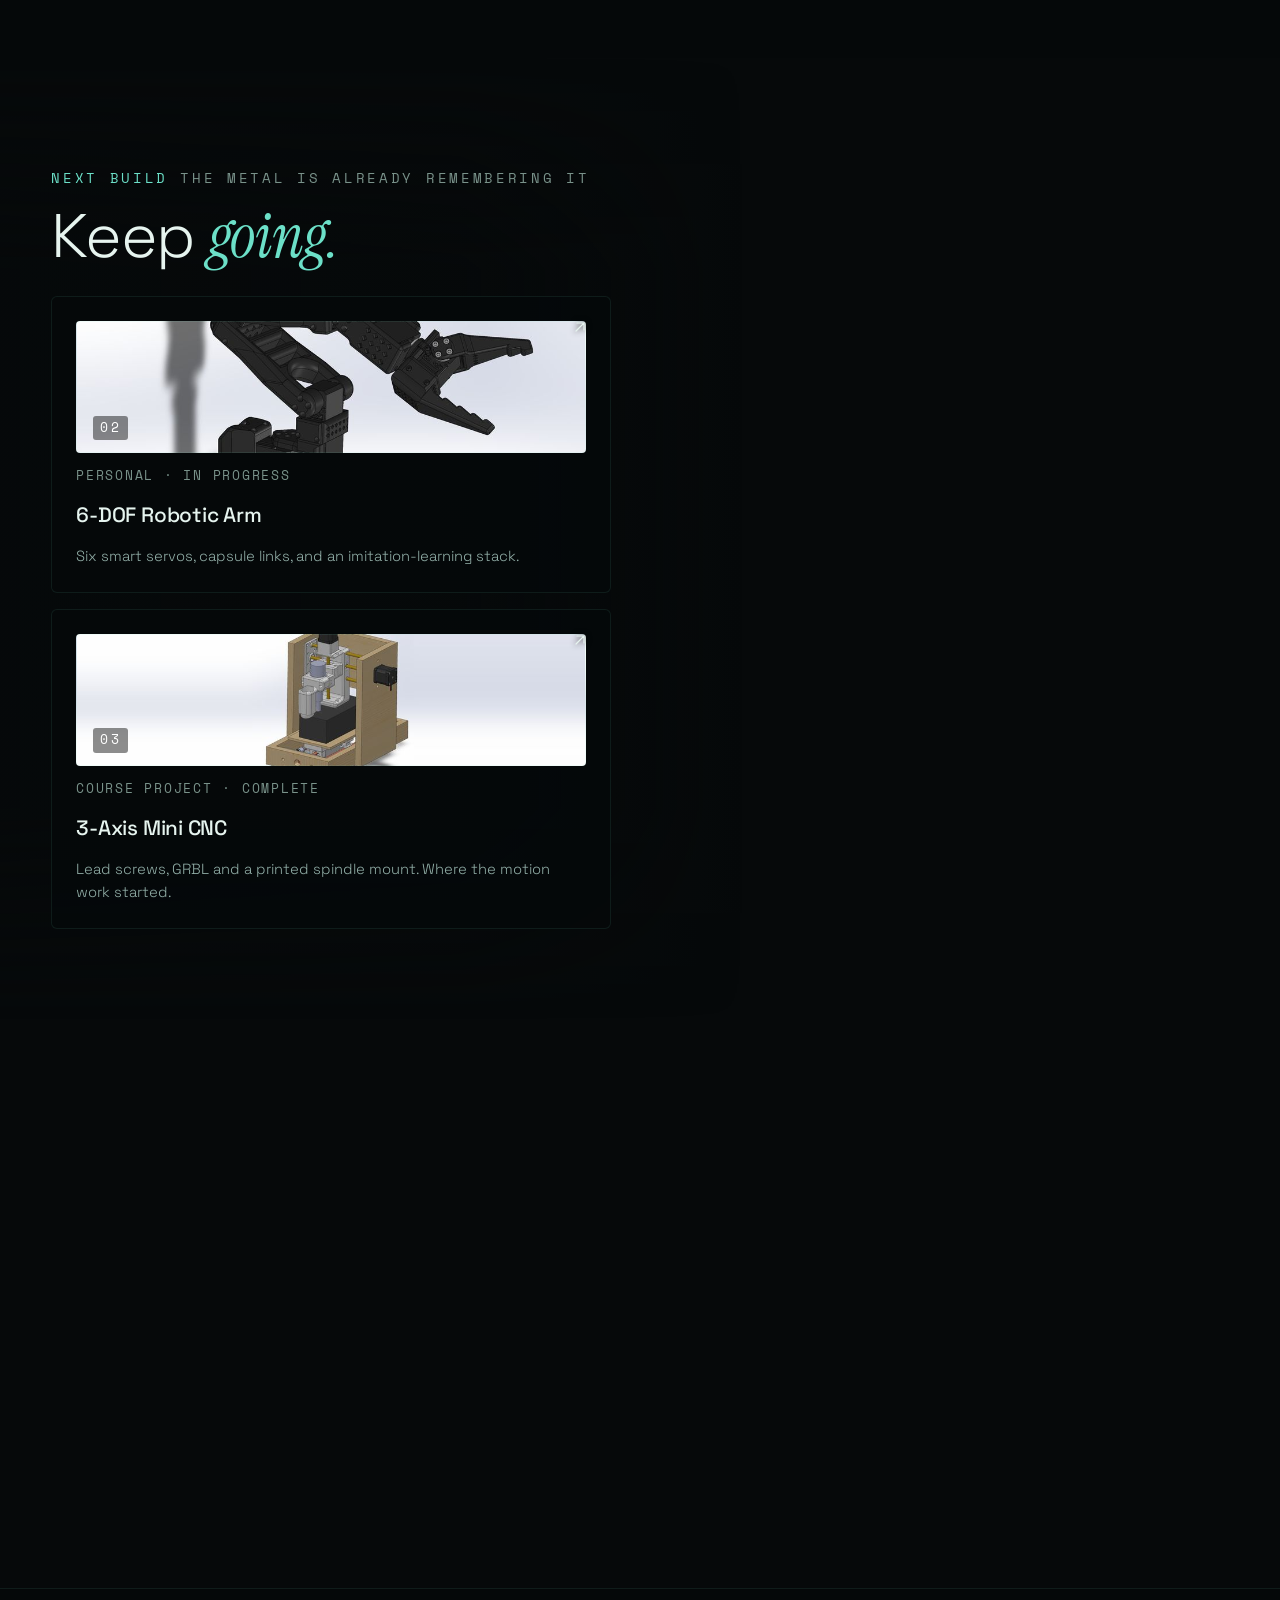
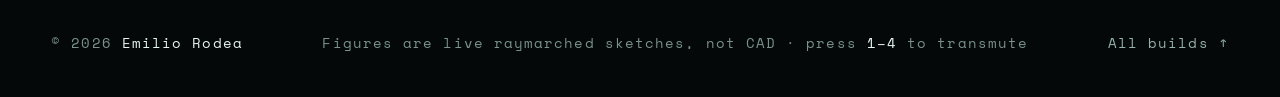
==== commit e2d78cfc: "Update arm, carabiner and CNC pages with build details - Arm: drop NEMA 17 and floating-assembly not" ====
--- a/projects/carabiner.html
+++ b/projects/carabiner.html
@@ -94,7 +94,7 @@
         <p>Most student CAD stops at a render. This one went into a mold, was made in quantity, and sold. It taught me what DFM really costs when you're the one paying for the tooling.</p>
       </div>
       <div>
-        <figure class="fig reveal"><div class="frame" style="--ar:4/3"><img src="../assets/img/carabiner/hero.jpg" alt="Two finished star carabiners on a wood surface" data-hint="Two finished star carabiners on a wood surface" data-no="PL. 01" loading="lazy"></div><figcaption><b>PL. 01</b><span>The finished carabiner: spring gate, mirror-polished plating.</span></figcaption></figure>
+        <figure class="fig reveal"><div class="frame" style="--ar:1/1"><img src="../assets/img/carabiner/hero.jpg" alt="Two finished star carabiners on dark slate" data-hint="Two finished star carabiners on dark slate" data-no="PL. 01" loading="lazy"></div><figcaption><b>PL. 01</b><span>The finished carabiner: spring gate, mirror-polished plating.</span></figcaption></figure>
         <figure class="fig reveal"><div class="frame" style="--ar:1280/687"><img src="../assets/img/carabiner/cad.jpg" alt="CAD: carabiner rendered in polished metal next to the plain model" data-hint="CAD: carabiner rendered in polished metal next to the plain model" data-no="PL. 02" loading="lazy"></div><figcaption><b>PL. 02</b><span>SolidWorks model, rendered in polished metal (left) and plain (right).</span></figcaption></figure>
       </div>
     </div>
@@ -119,7 +119,7 @@
       <div class="copy">
         <div class="ch-kicker reveal"><span>next build</span><span class="st">the metal is already remembering it</span></div>
         <h2 class="ch-title reveal">Keep <em class="s">going.</em></h2>
-        <div class="cards" style="margin-top:30px"><a class="card reveal" href="robotic-arm.html"><span class="swatch sw1 has-img" style="background-image:url(../assets/img/thumbs/robotic-arm.jpg)"><b>02</b></span><span class="tag">personal · in progress</span><h3>6-DOF Robotic Arm</h3><p>Six smart servos, capsule links, and an imitation-learning stack.</p><svg class="arrow" width="16" height="16" viewBox="0 0 16 16" fill="none" aria-hidden="true"><path d="M4 12L12 4M5 4h7v7" stroke="currentColor" stroke-width="1.2" stroke-linecap="round"/></svg></a><a class="card reveal" href="mini-cnc.html"><span class="swatch sw0 has-img" style="background-image:url(../assets/img/thumbs/mini-cnc.jpg)"><b>03</b></span><span class="tag">personal · complete</span><h3>3-Axis Mini CNC</h3><p>Lead screws, GRBL and a printed spindle mount. Where the motion work started.</p><svg class="arrow" width="16" height="16" viewBox="0 0 16 16" fill="none" aria-hidden="true"><path d="M4 12L12 4M5 4h7v7" stroke="currentColor" stroke-width="1.2" stroke-linecap="round"/></svg></a></div>
+        <div class="cards" style="margin-top:30px"><a class="card reveal" href="robotic-arm.html"><span class="swatch sw1 has-img" style="background-image:url(../assets/img/thumbs/robotic-arm.jpg)"><b>02</b></span><span class="tag">personal · in progress</span><h3>6-DOF Robotic Arm</h3><p>Six smart servos, capsule links, and an imitation-learning stack.</p><svg class="arrow" width="16" height="16" viewBox="0 0 16 16" fill="none" aria-hidden="true"><path d="M4 12L12 4M5 4h7v7" stroke="currentColor" stroke-width="1.2" stroke-linecap="round"/></svg></a><a class="card reveal" href="mini-cnc.html"><span class="swatch sw0 has-img" style="background-image:url(../assets/img/thumbs/mini-cnc.jpg)"><b>03</b></span><span class="tag">course project · complete</span><h3>3-Axis Mini CNC</h3><p>Lead screws, GRBL and a printed spindle mount. Where the motion work started.</p><svg class="arrow" width="16" height="16" viewBox="0 0 16 16" fill="none" aria-hidden="true"><path d="M4 12L12 4M5 4h7v7" stroke="currentColor" stroke-width="1.2" stroke-linecap="round"/></svg></a></div>
       </div>
     </div>
   </section>
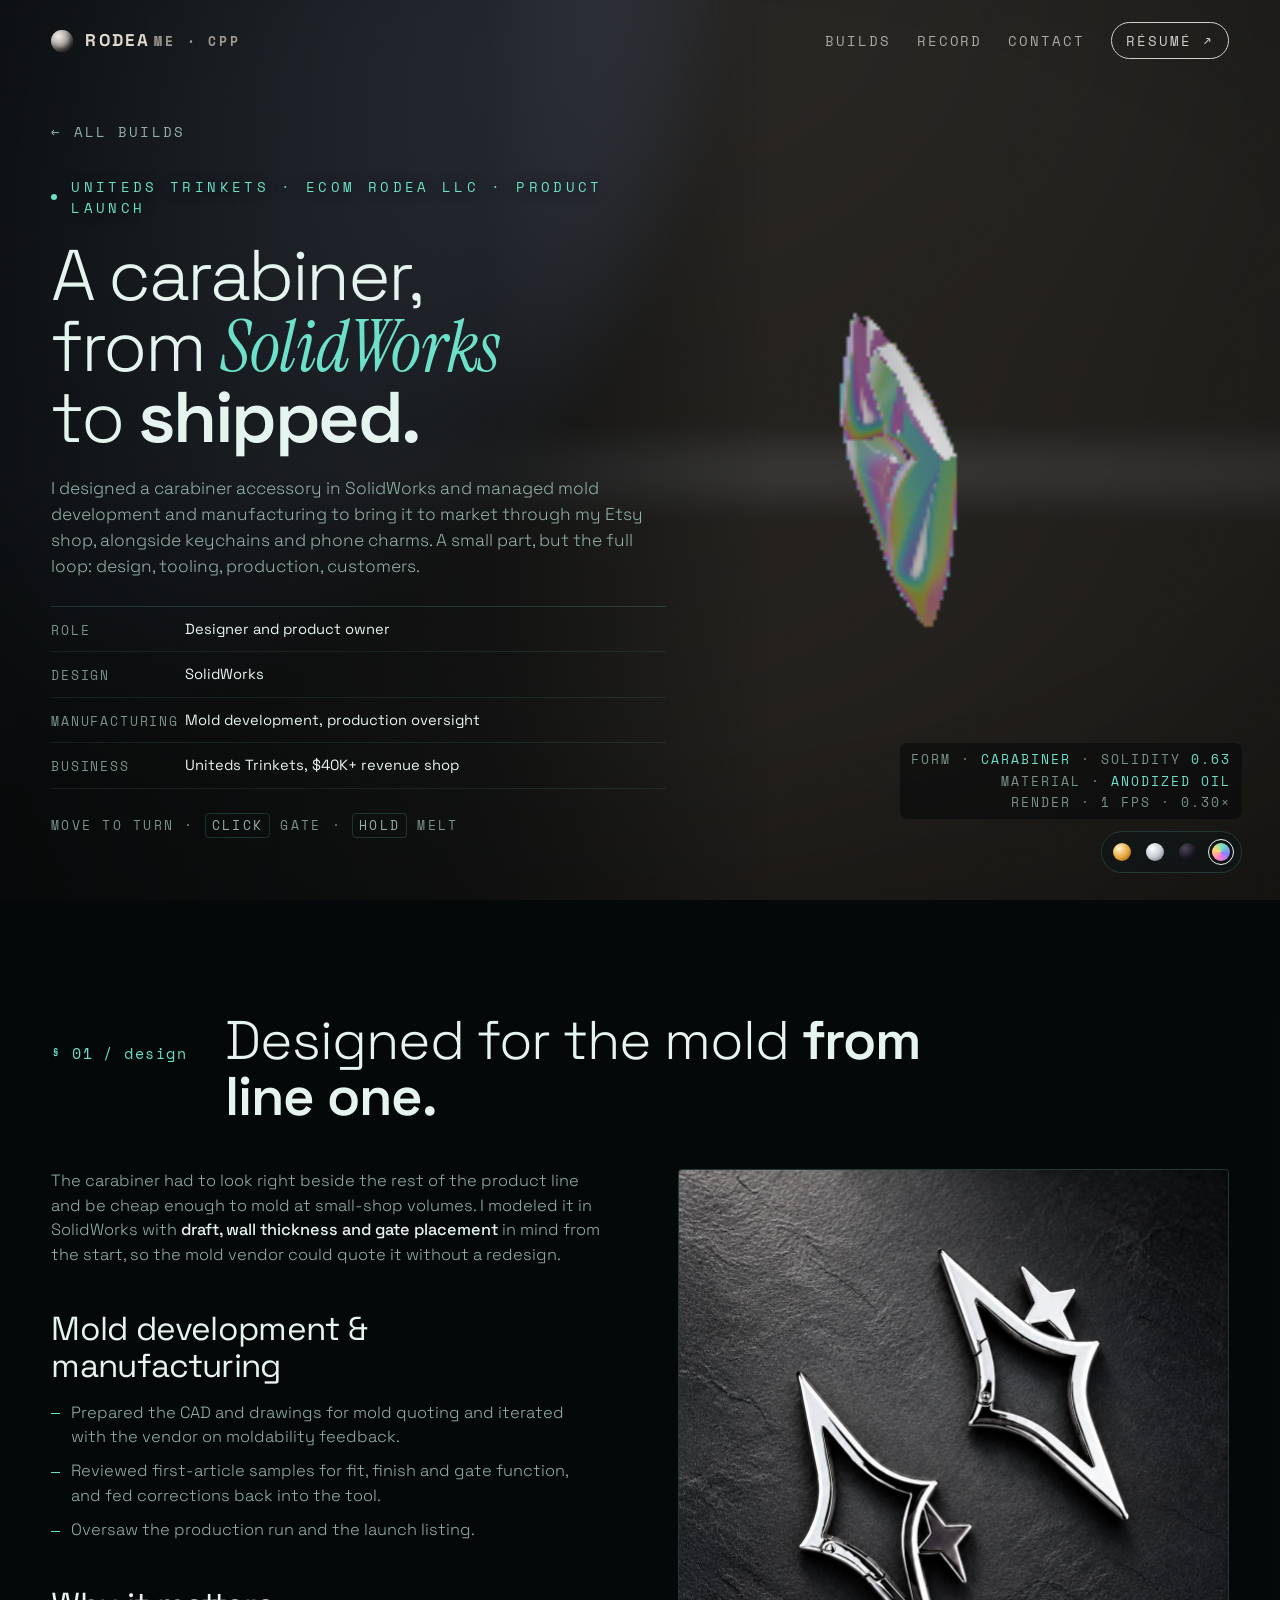
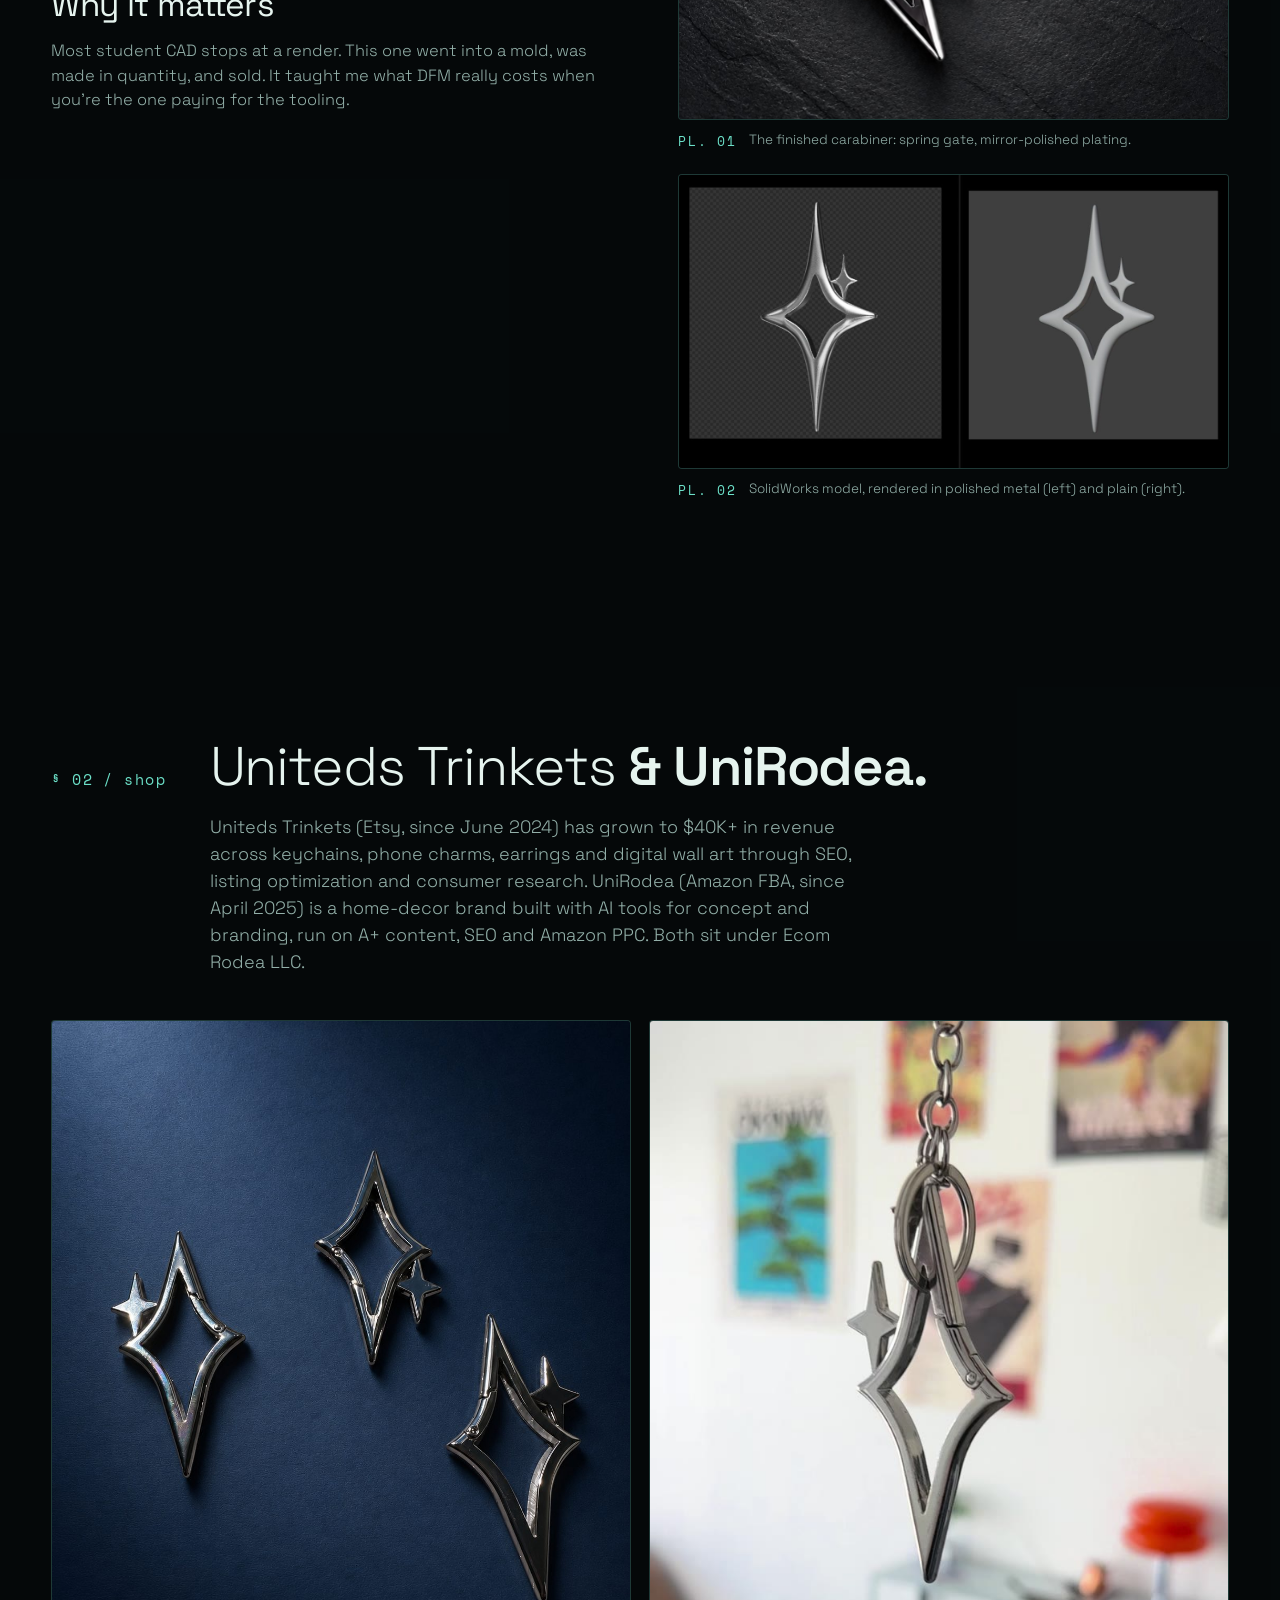
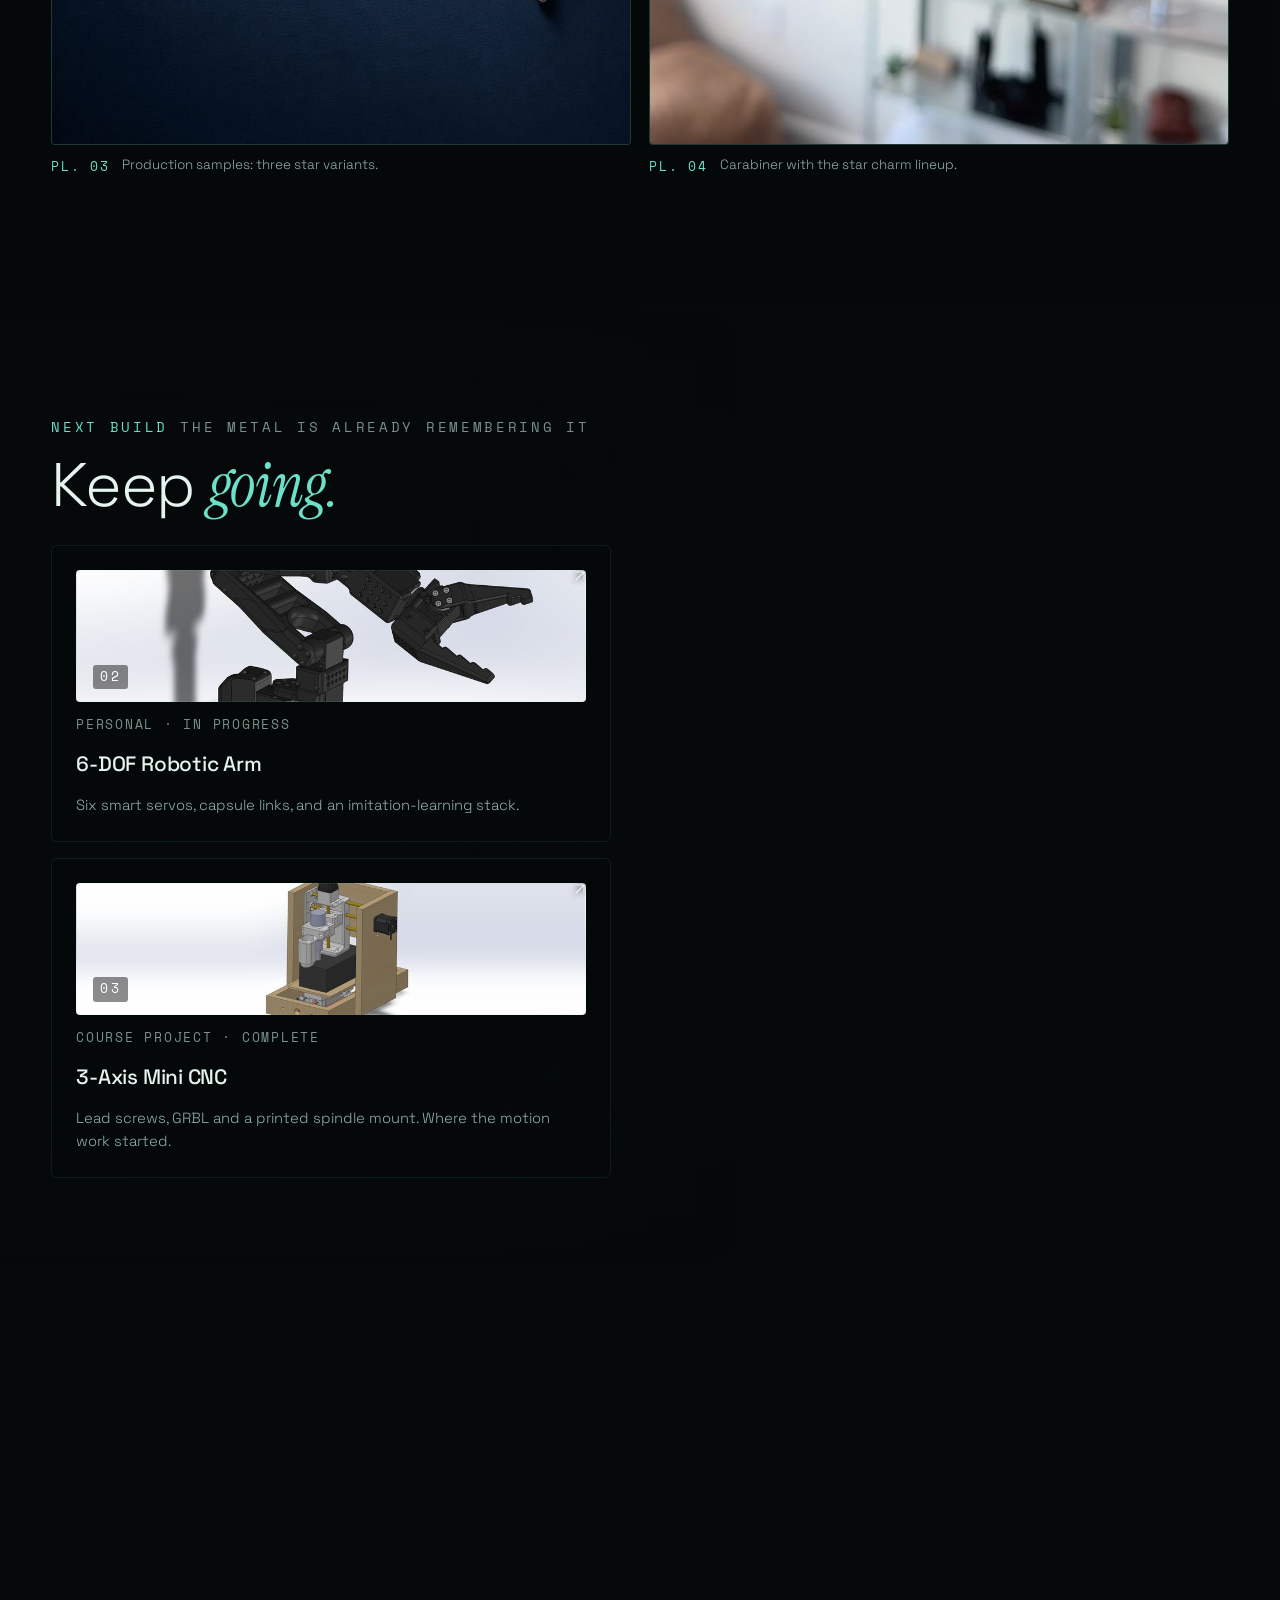
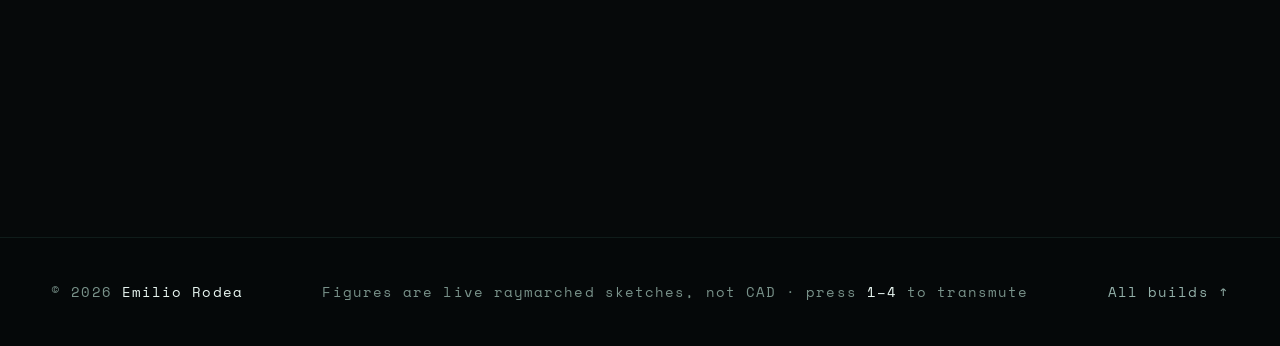
==== commit d70670ef: "Add résumé, contact links and approved ZMicro images; drop Etsy slot - Résumé PDF wired to all résum" ====
--- a/projects/carabiner.html
+++ b/projects/carabiner.html
@@ -109,7 +109,6 @@
     <div class="gallery">
       <figure class="fig reveal"><div class="frame" style="--ar:4/5"><img src="../assets/img/carabiner/samples.jpg" alt="Photo: three production samples in different star variants" data-hint="Photo: three production samples in different star variants" data-no="PL. 03" loading="lazy"></div><figcaption><b>PL. 03</b><span>Production samples: three star variants.</span></figcaption></figure>
       <figure class="fig reveal"><div class="frame" style="--ar:4/5"><video src="../assets/video/carabiner-charms.mp4" poster="../assets/video/carabiner-charms.jpg" autoplay muted loop playsinline preload="metadata" aria-label="Video: carabiner with star charms, turning in hand and hanging"></video></div><figcaption><b>PL. 04</b><span>Carabiner with the star charm lineup.</span></figcaption></figure>
-      <figure class="fig reveal"><div class="frame" style="--ar:4/3"><img src="../assets/img/carabiner/listing.jpg" alt="Screenshot: the Etsy listing" data-hint="Screenshot: the Etsy listing" data-no="PL. 05" loading="lazy"></div><figcaption><b>PL. 05</b><span>Etsy listing.</span></figcaption></figure>
     </div>
   </section>
 
